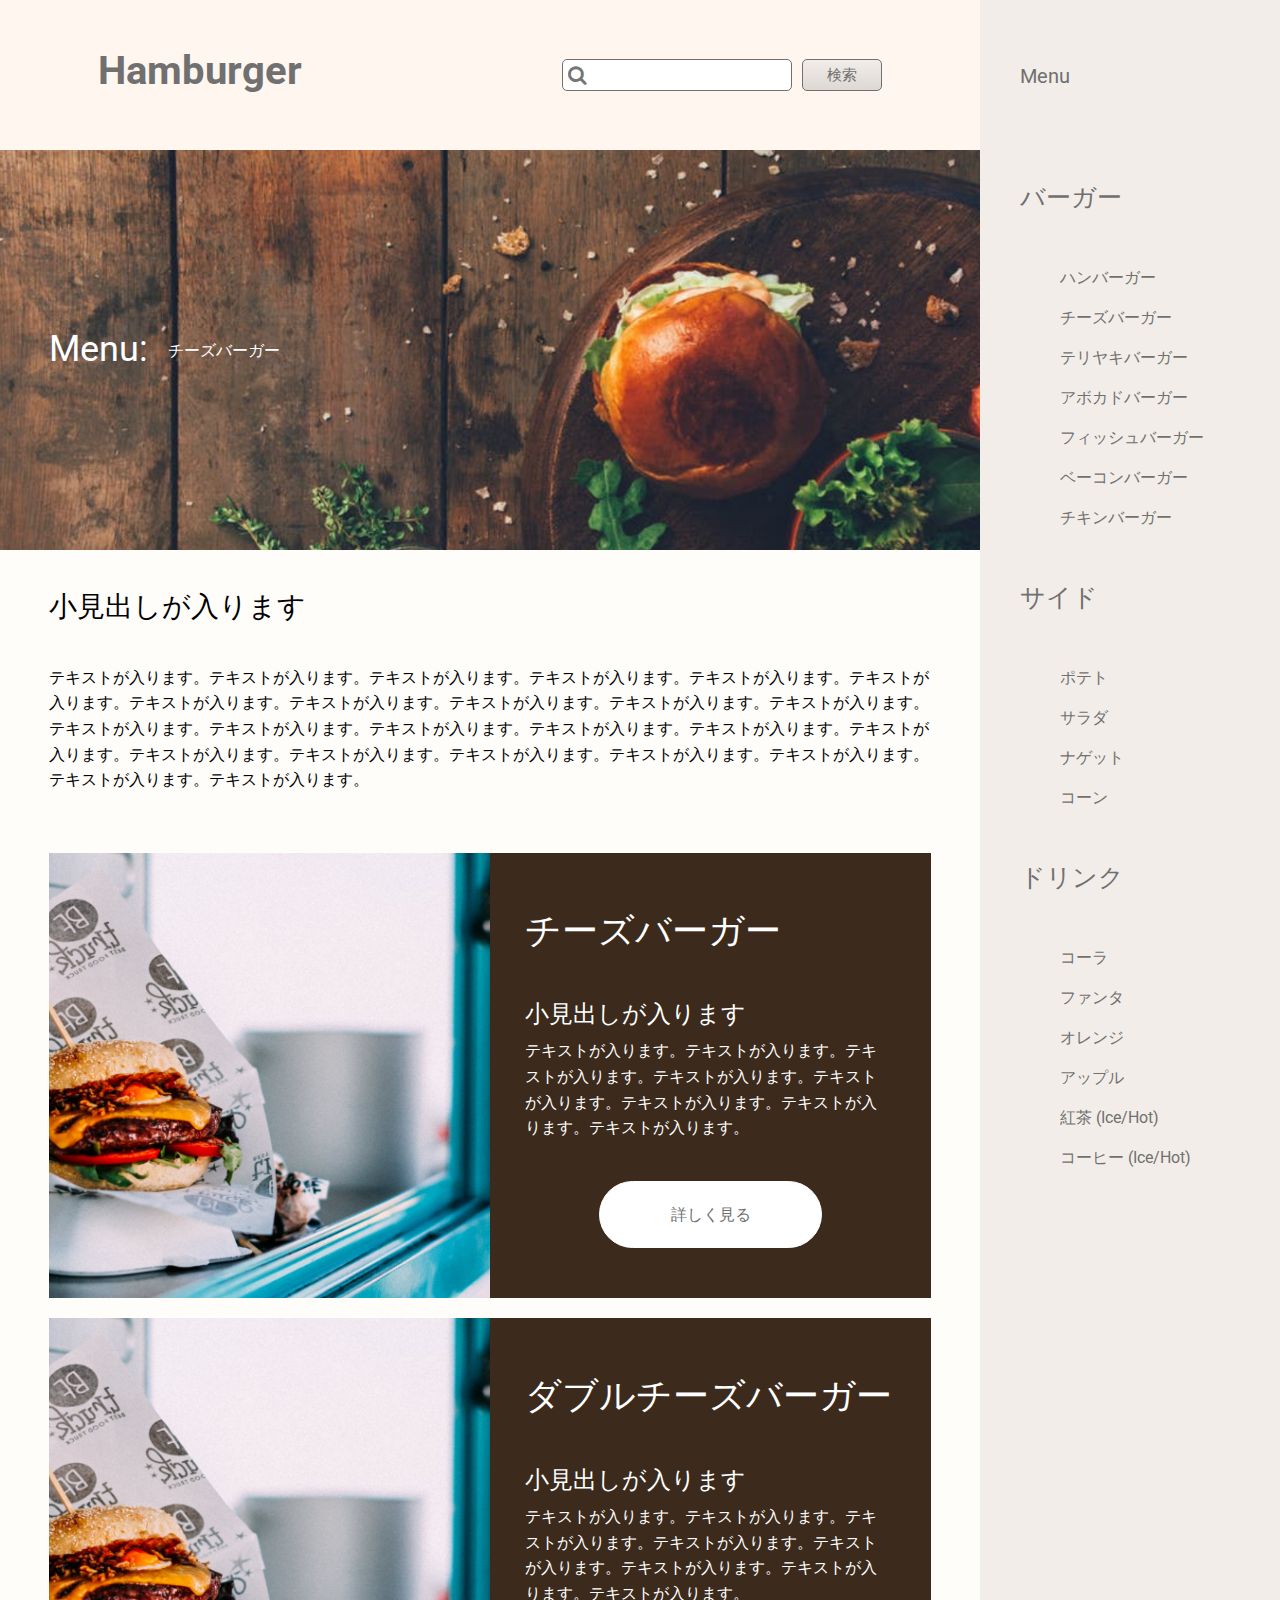
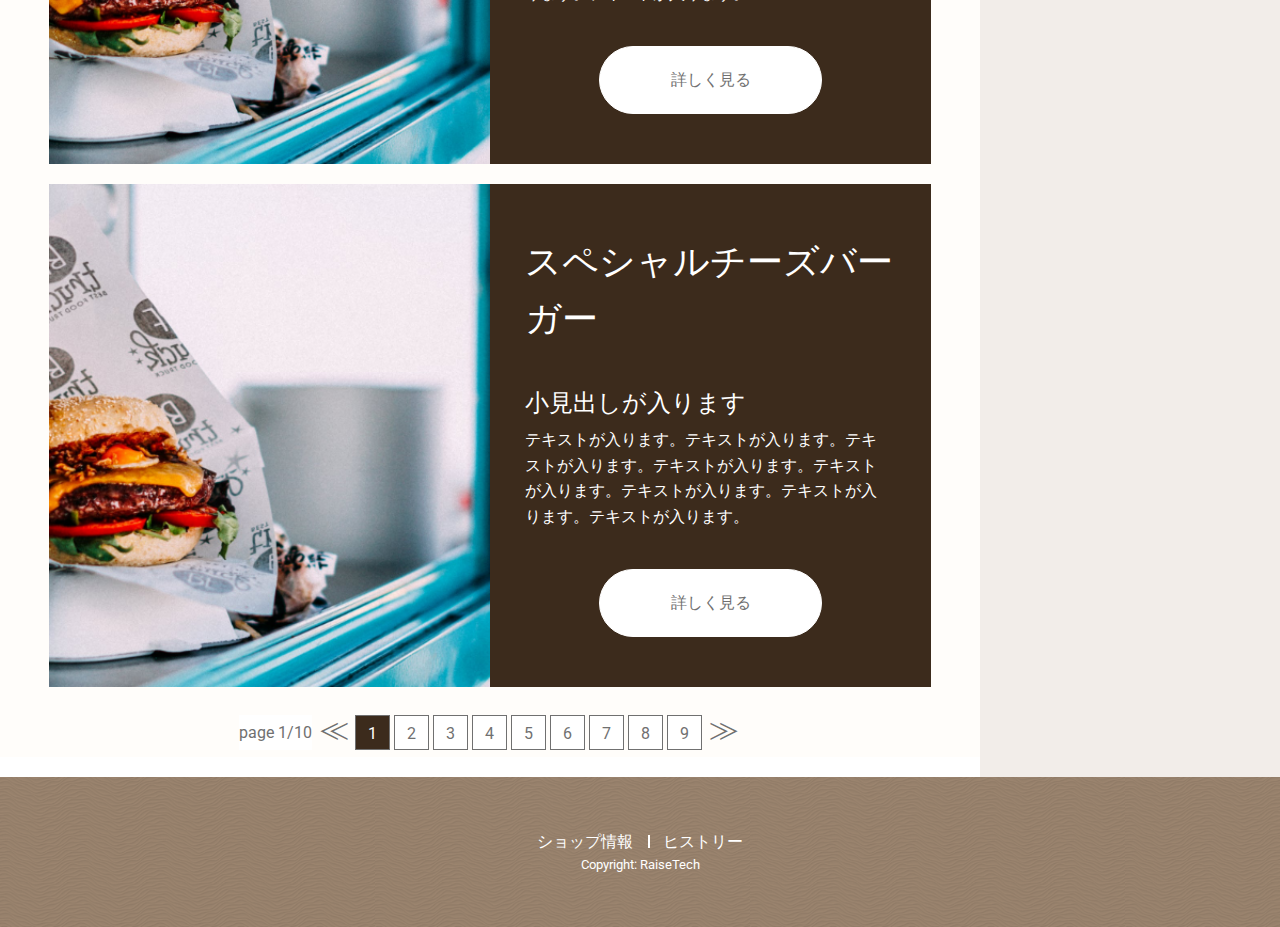
==== archive.html @ 81193c11 "アーカイブページの余白の調整" ====
<!DOCTYPE html>
<html lang="ja">
  <head>
    <meta charset="utf-8">
    <title>ハンバーガーサイト</title>
    <meta name="description" content="ハンバーガーショップのアーカイブページです。">

    <!-- viewportの指定 -->
    <meta name="viewport" content="width=device-width, initial-scale=1, shrink-to-fit=no">
    
    <!-- GoogleFontsの読み込み（内容は適宜変更） -->
    <link rel="preconnect" href="https://fonts.gstatic.com">
    <link href="https://fonts.googleapis.com/css2?family=Roboto:ital,wght@0,100;0,300;0,400;0,500;0,700;0,900;1,100;1,300;1,400;1,500;1,700;1,900&display=swap" rel="stylesheet">

    <!-- M+ FONTSの読み込み（http://mplus-webfonts.osdn.jp/） -->
    <link rel="stylesheet" href="http://mplus-webfonts.sourceforge.jp/mplus_webfonts.css">

    <!-- FontAwesomeの読み込み -->
    <!-- <link href="https://use.fontawesome.com/releases/v5.6.1/css/all.css" rel="stylesheet"> -->
    <link href="https://maxcdn.bootstrapcdn.com/font-awesome/4.7.0/css/font-awesome.min.css" rel="stylesheet">
    <!-- CSSの読み込み（slickは不要な場合もある） -->
    <link rel="stylesheet" type="text/css" href="css/slick.css">
    <link rel="stylesheet" type="text/css" href="css/style.css">
    <!-- jQueryの読み込み（不要な場合もある） -->
    <script src="https://ajax.googleapis.com/ajax/libs/jquery/3.5.1/jquery.min.js"></script>
  </head>
  <body>
    <div class="l-content">
      <div class="l-content__main">
        <header class="l-header">
            <div class="l-header__wrap">
              <h1 class="l-header__title">Hamburger</h1>
              <form method="get" action="#" class="l-header__search">
                  <input type="text" class="l-header__search__icon" placeholder="&#xf002;">
                  <input type="submit" value="検索">
              </form>
            </div>
        </header>
        <main class="l-main">
          <section class="p-hero u-mb35">
            <div class="c-wrap">
              <h2 class="c-title c-title-hero">Menu:<span class="u-break u-ml20-ipadPc">チーズバーガー</span></h2>
            </div>
          </section>
          <section class="p-menu c-wrap">
            <h3 class="c-title-menu u-mb35">小見出しが入ります</h3>
            <p class="u-mb-menu">テキストが入ります。テキストが入ります。テキストが入ります。テキストが入ります。テキストが入ります。テキストが入ります。テキストが入ります。テキストが入ります。テキストが入ります。テキストが入ります。テキストが入ります。テキストが入ります。テキストが入ります。テキストが入ります。テキストが入ります。テキストが入ります。テキストが入ります。テキストが入ります。テキストが入ります。テキストが入ります。テキストが入ります。テキストが入ります。テキストが入ります。テキストが入ります。</p>
            <div class="c-wrap-flexbox u-mb20">
              <img src="./images/hamburger.png" alt="ハンバーガーの写真">
              <div class="p-menu__intro u-pd-box-archive">
                <h4 class="u-mb30">チーズバーガー</h4>
                <h5>小見出しが入ります</h5>
                <p class="u-mb40">テキストが入ります。テキストが入ります。テキストが入ります。テキストが入ります。テキストが入ります。テキストが入ります。テキストが入ります。テキストが入ります。</p>
                <button class="c-button-more"><a href="#">詳しく見る</a></button>
              </div>
            </div>
            <div class="c-wrap-flexbox u-mb20">
              <img src="./images/hamburger.png" alt="ハンバーガーの写真">
              <div class="p-menu__intro u-pd-box-archive">
                <h4 class="u-mb30">ダブルチーズバーガー</h4>
                <h5>小見出しが入ります</h5>
                <p class="u-mb40">テキストが入ります。テキストが入ります。テキストが入ります。テキストが入ります。テキストが入ります。テキストが入ります。テキストが入ります。テキストが入ります。</p>
                <button class="c-button-more"><a href="#">詳しく見る</a></button>
              </div>
            </div>
            <div class="c-wrap-flexbox u-mb20">
              <img src="./images/hamburger.png" alt="ハンバーガーの写真">
              <div class="p-menu__intro u-pd-box-archive">
                <h4 class="u-mb30">スペシャルチーズバーガー</h4>
                <h5>小見出しが入ります</h5>
                <p class="u-mb40">テキストが入ります。テキストが入ります。テキストが入ります。テキストが入ります。テキストが入ります。テキストが入ります。テキストが入ります。テキストが入ります。</p>
                <button class="c-button-more"><a href="#">詳しく見る</a></button>
              </div>
            </div>
          </section>
          <div class="c-wrap u-mb20">
            <ul class="p-pagination">
                <li class="p-pagination__number">page 1/10</li>
                <li class="p-pagination__pre"><a href="#">&#8810;</a></li>
                <li><a href="#" class="active">1</a></li>
                <li><a href="#">2</a></li>
                <li><a href="#">3</a></li>
                <li><a href="#">4</a></li>
                <li><a href="#">5</a></li>
                <li><a href="#">6</a></li>
                <li><a href="#">7</a></li>
                <li><a href="#">8</a></li>
                <li><a href="#">9</a></li>
                <li class="p-pagination__next"><a href="#">&#8811;</a></li>
            </ul>
          </div>
        </main>
      </div>
      <aside class="l-aside">
        <h2 class="l-aside__title">
          <button class="c-button-open">Menu</button>
        </h2>
        <div class="u-pd-aside u-pd-l40">
          <button class="c-button-close"></button>
          <h3 class="c-title-aside">バーガー</h3>
          <ul class="u-pd40">
            <li><a href="#">ハンバーガー</a></li>
            <li><a href="#">チーズバーガー</a></li>
            <li><a href="#">テリヤキバーガー</a></li>
            <li><a href="#">アボカドバーガー</a></li>
            <li><a href="#">フィッシュバーガー</a></li>
            <li><a href="#">ベーコンバーガー</a></li>
            <li><a href="#">チキンバーガー</a></li>
          </ul>
          <h3 class="c-title-aside">サイド</h3>
          <ul class="u-pd40">
            <li><a href="#">ポテト</a></li>
            <li><a href="#">サラダ</a></li>
            <li><a href="#">ナゲット</a></li>
            <li><a href="#">コーン</a></li>
          </ul>
          <h3 class="c-title-aside">ドリンク</h3>
          <ul class="u-pd40">
            <li><a href="#">コーラ</a></li>
            <li><a href="#">ファンタ</a></li>
            <li><a href="#">オレンジ</a></li>
            <li><a href="#">アップル</a></li>
            <li><a href="#">紅茶 (Ice/Hot)</a></li>
            <li><a href="#">コーヒー (Ice/Hot)</a></li>
          </ul>
        </div>
      </aside>
    </div>
    <footer class="l-footer">
      <div class="l-footer-wrap">
        <div>
          <a href="#" class="">ショップ情報</a>
          <a href="#" class="">ヒストリー</a>
        </div>
        <small>Copyright: RaiseTech</small>
      </div>
    </footer>


     <!-- slickの読み込み（不要な場合は削除） -->
     <script type="text/javascript" src="slick.min.js"></script>
     <!-- jQueryの読み込み（不要な場合は削除） -->
     <script src="hamburger.js"></script>
  </body>
</html>
---- css/style.css ----
@charset "UTF-8";
/*! destyle.css v2.0.2 | MIT License | https://github.com/nicolas-cusan/destyle.css */
/* Reset box-model and set borders */
/* ============================================ */
*,
::before,
::after {
  -webkit-box-sizing: border-box;
          box-sizing: border-box;
  border-style: solid;
  border-width: 0;
}

/* Document */
/* ============================================ */
/**
 * 1. Correct the line height in all browsers.
 * 2. Prevent adjustments of font size after orientation changes in iOS.
 * 3. Remove gray overlay on links for iOS.
 */
html {
  line-height: 1.15;
  /* 1 */
  -webkit-text-size-adjust: 100%;
  /* 2 */
  -webkit-tap-highlight-color: transparent;
  /* 3*/
}

/* Sections */
/* ============================================ */
/**
 * Remove the margin in all browsers.
 */
body {
  margin: 0;
}

/**
 * Render the `main` element consistently in IE.
 */
main {
  display: block;
}

/* Vertical rhythm */
/* ============================================ */
p,
table,
blockquote,
address,
pre,
iframe,
form,
figure,
dl {
  margin: 0;
}

/* Headings */
/* ============================================ */
h1,
h2,
h3,
h4,
h5,
h6 {
  font-size: inherit;
  line-height: inherit;
  font-weight: inherit;
  margin: 0;
}

/* Lists (enumeration) */
/* ============================================ */
ul,
ol {
  margin: 0;
  padding: 0;
  list-style: none;
}

/* Lists (definition) */
/* ============================================ */
dt {
  font-weight: bold;
}

dd {
  margin-left: 0;
}

/* Grouping content */
/* ============================================ */
/**
 * 1. Add the correct box sizing in Firefox.
 * 2. Show the overflow in Edge and IE.
 */
hr {
  -webkit-box-sizing: content-box;
          box-sizing: content-box;
  /* 1 */
  height: 0;
  /* 1 */
  overflow: visible;
  /* 2 */
  border-top-width: 1px;
  margin: 0;
  clear: both;
  color: inherit;
}

/**
 * 1. Correct the inheritance and scaling of font size in all browsers.
 * 2. Correct the odd `em` font sizing in all browsers.
 */
pre {
  font-family: monospace, monospace;
  /* 1 */
  font-size: inherit;
  /* 2 */
}

address {
  font-style: inherit;
}

/* Text-level semantics */
/* ============================================ */
/**
 * Remove the gray background on active links in IE 10.
 */
a {
  background-color: transparent;
  text-decoration: none;
  color: inherit;
}

/**
 * 1. Remove the bottom border in Chrome 57-
 * 2. Add the correct text decoration in Chrome, Edge, IE, Opera, and Safari.
 */
abbr[title] {
  text-decoration: underline;
  /* 2 */
  -webkit-text-decoration: underline dotted;
          text-decoration: underline dotted;
  /* 2 */
}

/**
 * Add the correct font weight in Chrome, Edge, and Safari.
 */
b,
strong {
  font-weight: bolder;
}

/**
 * 1. Correct the inheritance and scaling of font size in all browsers.
 * 2. Correct the odd `em` font sizing in all browsers.
 */
code,
kbd,
samp {
  font-family: monospace, monospace;
  /* 1 */
  font-size: inherit;
  /* 2 */
}

/**
 * Add the correct font size in all browsers.
 */
small {
  font-size: 80%;
}

/**
 * Prevent `sub` and `sup` elements from affecting the line height in
 * all browsers.
 */
sub,
sup {
  font-size: 75%;
  line-height: 0;
  position: relative;
  vertical-align: baseline;
}

sub {
  bottom: -0.25em;
}

sup {
  top: -0.5em;
}

/* Embedded content */
/* ============================================ */
/**
 * Prevent vertical alignment issues.
 */
img,
embed,
object,
iframe {
  vertical-align: bottom;
}

/* Forms */
/* ============================================ */
/**
 * Reset form fields to make them styleable
 */
button,
input,
optgroup,
select,
textarea {
  -webkit-appearance: none;
  -moz-appearance: none;
       appearance: none;
  vertical-align: middle;
  color: inherit;
  font: inherit;
  background: transparent;
  padding: 0;
  margin: 0;
  outline: 0;
  border-radius: 0;
  text-align: inherit;
}

/**
 * Reset radio and checkbox appearance to preserve their look in iOS.
 */
[type="checkbox"] {
  -webkit-appearance: checkbox;
  -moz-appearance: checkbox;
       appearance: checkbox;
}

[type="radio"] {
  -webkit-appearance: radio;
  -moz-appearance: radio;
       appearance: radio;
}

/**
 * Show the overflow in IE.
 * 1. Show the overflow in Edge.
 */
button,
input {
  /* 1 */
  overflow: visible;
}

/**
 * Remove the inheritance of text transform in Edge, Firefox, and IE.
 * 1. Remove the inheritance of text transform in Firefox.
 */
button,
select {
  /* 1 */
  text-transform: none;
}

/**
 * Correct the inability to style clickable types in iOS and Safari.
 */
button,
[type="button"],
[type="reset"],
[type="submit"] {
  cursor: pointer;
  -webkit-appearance: none;
  -moz-appearance: none;
       appearance: none;
}

button[disabled],
[type="button"][disabled],
[type="reset"][disabled],
[type="submit"][disabled] {
  cursor: default;
}

/**
 * Remove the inner border and padding in Firefox.
 */
button::-moz-focus-inner,
[type="button"]::-moz-focus-inner,
[type="reset"]::-moz-focus-inner,
[type="submit"]::-moz-focus-inner {
  border-style: none;
  padding: 0;
}

/**
 * Restore the focus styles unset by the previous rule.
 */
button:-moz-focusring,
[type="button"]:-moz-focusring,
[type="reset"]:-moz-focusring,
[type="submit"]:-moz-focusring {
  outline: 1px dotted ButtonText;
}

/**
 * Remove arrow in IE10 & IE11
 */
select::-ms-expand {
  display: none;
}

/**
 * Remove padding
 */
option {
  padding: 0;
}

/**
 * Reset to invisible
 */
fieldset {
  margin: 0;
  padding: 0;
  min-width: 0;
}

/**
 * 1. Correct the text wrapping in Edge and IE.
 * 2. Correct the color inheritance from `fieldset` elements in IE.
 * 3. Remove the padding so developers are not caught out when they zero out
 *    `fieldset` elements in all browsers.
 */
legend {
  color: inherit;
  /* 2 */
  display: table;
  /* 1 */
  max-width: 100%;
  /* 1 */
  padding: 0;
  /* 3 */
  white-space: normal;
  /* 1 */
}

/**
 * Add the correct vertical alignment in Chrome, Firefox, and Opera.
 */
progress {
  vertical-align: baseline;
}

/**
 * Remove the default vertical scrollbar in IE 10+.
 */
textarea {
  overflow: auto;
}

/**
 * Correct the cursor style of increment and decrement buttons in Chrome.
 */
[type="number"]::-webkit-inner-spin-button,
[type="number"]::-webkit-outer-spin-button {
  height: auto;
}

/**
 * 1. Correct the outline style in Safari.
 */
[type="search"] {
  outline-offset: -2px;
  /* 1 */
}

/**
 * Remove the inner padding in Chrome and Safari on macOS.
 */
[type="search"]::-webkit-search-decoration {
  -webkit-appearance: none;
}

/**
 * 1. Correct the inability to style clickable types in iOS and Safari.
 * 2. Change font properties to `inherit` in Safari.
 */
::-webkit-file-upload-button {
  -webkit-appearance: button;
  /* 1 */
  font: inherit;
  /* 2 */
}

/**
 * Clickable labels
 */
label[for] {
  cursor: pointer;
}

/* Interactive */
/* ============================================ */
/*
 * Add the correct display in Edge, IE 10+, and Firefox.
 */
details {
  display: block;
}

/*
 * Add the correct display in all browsers.
 */
summary {
  display: list-item;
}

/*
 * Remove outline for editable content.
 */
[contenteditable] {
  outline: none;
}

/* Table */
/* ============================================ */
table {
  border-collapse: collapse;
  border-spacing: 0;
}

caption {
  text-align: left;
}

td,
th {
  vertical-align: top;
  padding: 0;
}

th {
  text-align: left;
  font-weight: bold;
}

/* Misc */
/* ============================================ */
/**
 * Add the correct display in IE 10+.
 */
template {
  display: none;
}

/**
 * Add the correct display in IE 10.
 */
[hidden] {
  display: none;
}

html {
  font-size: 62.5%;
}

body {
  font-size: 1.6rem;
  font-weight: 400;
  line-height: 1.6;
  font-family: 'Roboto', sans-serif;
  overflow-x: hidden;
}

.l-aside {
  position: fixed;
  left: 100%;
  color: #707070;
  background: #F2EDE9;
  width: 20%;
  min-width: 300px;
  z-index: 100;
  height: 100vh;
  overflow-y: scroll;
}

.l-aside.is-open {
  left: 10%;
  width: 90%;
}

@media (min-width: 376px) and (max-width: 768px) {
  .l-aside.is-open {
    left: 55%;
    width: 45%;
  }
}

@media (min-width: 769px) {
  .l-aside {
    position: inherit;
    height: inherit;
  }
}

.l-aside li {
  line-height: 4rem;
}

.l-aside__title {
  width: 100vw;
  height: 80px;
  background: #FFF7EF;
  position: fixed;
  top: 0px;
  right: 0px;
  text-align: right;
  padding: 20px;
}

@media (min-width: 769px) {
  .l-aside__title {
    all: inherit;
  }
}

.l-content {
  display: -webkit-box;
  display: -ms-flexbox;
  display: flex;
}

.l-content__main {
  width: 100%;
}

.l-footer {
  height: 150px;
  background-image: url(../images/footer.png);
  color: #fff;
}

.l-footer-wrap {
  width: 235px;
  height: 100%;
  margin: auto;
  text-align: center;
  display: -webkit-box;
  display: -ms-flexbox;
  display: flex;
  -webkit-box-orient: vertical;
  -webkit-box-direction: normal;
      -ms-flex-direction: column;
          flex-direction: column;
  -webkit-box-pack: center;
      -ms-flex-pack: center;
          justify-content: center;
}

.l-footer-wrap div {
  display: -webkit-box;
  display: -ms-flexbox;
  display: flex;
  -ms-flex-pack: distribute;
      justify-content: space-around;
}

.l-footer-wrap a + a {
  position: relative;
}

.l-footer-wrap a + a::before {
  content: '';
  position: absolute;
  top: 6px;
  left: -15px;
  width: 2px;
  height: 13px;
  background: #fff;
}

.l-header {
  background: #FFF7EF;
  width: 100%;
  height: 250px;
  color: #707070;
  display: -webkit-box;
  display: -ms-flexbox;
  display: flex;
  -webkit-box-align: center;
      -ms-flex-align: center;
          align-items: center;
}

@media (min-width: 769px) {
  .l-header {
    height: 150px;
  }
}

.l-header__wrap {
  width: 80%;
  margin: auto;
  text-align: center;
}

@media (min-width: 769px) {
  .l-header__wrap {
    display: -webkit-box;
    display: -ms-flexbox;
    display: flex;
    -webkit-box-pack: justify;
        -ms-flex-pack: justify;
            justify-content: space-between;
    max-width: 1200px;
  }
}

.l-header__title {
  font-size: 4.0rem;
  font-weight: bold;
}

.l-header__search input[type="text"] {
  font-size: 2rem;
  width: 18rem;
  padding-left: 0.5rem;
  border: 1px solid #707070;
  border-radius: 5px;
  background: #fff;
}

@media (min-width: 769px) {
  .l-header__search input[type="text"] {
    width: 23rem;
  }
}

@media (min-width: 376px) and (max-width: 768px) {
  .l-header__search input[type="text"] {
    width: 23rem;
  }
}

.l-header__search__icon {
  display: inline-block;
  font-family: FontAwesome;
  font-style: normal;
  font-weight: normal;
  line-height: 1.5;
  text-align: left;
}

@media (min-width: 769px) {
  .l-header__search__icon {
    margin-top: 20px;
    margin-bottom: 20px;
    margin-right: 10px;
  }
}

.l-header__search input[type="submit"] {
  font-size: 1.5rem;
  line-height: 3rem;
  width: 5rem;
  border: 1px solid #707070;
  border-radius: 5px;
  background: transparent -webkit-gradient(linear, left top, left bottom, from(#F2EDE9), to(#DED8D3));
  background: transparent linear-gradient(180deg, #F2EDE9 0%, #DED8D3 100%);
}

@media (min-width: 769px) {
  .l-header__search input[type="submit"] {
    margin-top: 20px;
    margin-bottom: 20px;
    width: 8rem;
  }
}

@media (min-width: 376px) and (max-width: 768px) {
  .l-header__search input[type="submit"] {
    width: 8rem;
  }
}

@media (min-width: 769px) {
  .l-header__search {
    display: -webkit-box;
    display: -ms-flexbox;
    display: flex;
    -webkit-box-pack: center;
        -ms-flex-pack: center;
            justify-content: center;
  }
}

.l-main {
  background: #FFFDFA;
}

.c-banner {
  width: 95vw;
  max-width: 562px;
  margin: 44px auto;
}

@media (min-width: 600px) {
  .c-banner {
    width: 45vw;
    max-width: 535px;
  }
}

.c-button {
  display: inline-block;
  font-weight: 700;
  color: #ffffff;
  background: #FFF7EF;
  border: 1px solid #FFF7EF;
  border-radius: 4px;
  padding: 15px 23px;
}

.c-button-dark {
  font-size: 1.8rem;
  background: #2498B3;
  border: 1px solid #2498B3;
  padding: 12px 18px;
}

.c-button-top {
  padding: 24px 37px;
  line-height: 1.0;
}

.c-button-more {
  display: block;
  width: 60%;
  color: #707070;
  text-align: center;
  margin: auto;
  background: #fff;
  border: 1px solid #fff;
  border-radius: 50px;
  padding: 10px 40px;
}

@media (min-width: 769px) {
  .c-button-more {
    padding: 20px 0;
  }
}

.c-button-open {
  color: #707070;
  font-size: 2rem;
}

@media (min-width: 769px) {
  .c-button-open {
    cursor: default;
    position: inherit;
    padding-top: 60px;
    padding-left: 40px;
  }
}

.c-button-close.is-open {
  color: #F2EDE9;
  position: fixed;
  top: 15px;
  right: 25px;
}

.c-button-close.is-open::before, .c-button-close.is-open::after {
  content: "";
  width: 50px;
  height: 6px;
  background: #707070;
  position: absolute;
  left: calc( 50% - (  50px / 2 ));
  display: block;
}

.c-button-close.is-open::before {
  top: 25px;
  -webkit-transform: rotate(45deg);
          transform: rotate(45deg);
}

.c-button-close.is-open::after {
  top: 25px;
  -webkit-transform: rotate(-45deg);
          transform: rotate(-45deg);
}

.c-comment {
  color: #121212;
  line-height: 1.9;
}

.c-comment-service {
  color: #fff;
  width: 68vw;
  line-height: 1.7;
  font-weight: 700;
  margin: auto;
  text-align: left;
}

.c-date {
  display: block;
  font-size: 1.4rem;
  color: #3C2A10;
}

.c-icon {
  background: #ffffff;
  border-radius: 50%;
  margin: auto;
  text-align: center;
  display: -webkit-box;
  display: -ms-flexbox;
  display: flex;
  -webkit-box-align: center;
      -ms-flex-align: center;
          align-items: center;
  -webkit-box-pack: center;
      -ms-flex-pack: center;
          justify-content: center;
}

.c-icon-service {
  width: 230px;
  height: 230px;
  color: #000;
  border: 5px solid #000;
}

.c-image {
  width: 100%;
  height: 100%;
  -o-object-fit: cover;
     object-fit: cover;
}

.c-item a {
  -webkit-transition: .3s;
  transition: .3s;
}

.c-item-footer {
  font-size: 1.4rem;
}

.c-item-footer a:hover {
  color: #2bb8d9;
}

.c-link {
  display: block;
  color: #2498B3;
  font-size: 1.6rem;
  -webkit-transition: .3s;
  transition: .3s;
}

.c-link a {
  text-decoration: underline;
}

.c-navi_toggle {
  position: relative;
  width: 50px;
  height: 50px;
  background: #fff;
}

.c-navi_toggle i {
  left: 14px;
  width: 23px;
  height: 2px;
  background-color: #2498B3;
  position: absolute;
}

.c-navi_toggle i:nth-child(1) {
  top: 15px;
}

.c-navi_toggle i:nth-child(2) {
  top: 25px;
}

.c-navi_toggle i:nth-child(3) {
  top: 35px;
}

.c-navi_toggle-close {
  background-color: #2498B3;
}

.c-navi_toggle-close i {
  background-color: #fff;
  left: 0px;
}

.c-navi_toggle-close i:nth-child(1) {
  top: 25px;
  width: 30px;
  left: 10px;
  -webkit-transform: rotate(45deg);
          transform: rotate(45deg);
}

.c-navi_toggle-close i:nth-child(2) {
  display: none;
}

.c-navi_toggle-close i:nth-child(3) {
  top: 25px;
  width: 30px;
  left: 10px;
  -webkit-transform: rotate(-45deg);
          transform: rotate(-45deg);
}

.c-title {
  color: #fff;
}

.c-title-hero {
  font-size: 3.6rem;
  line-height: 2rem;
}

.c-title-hero span {
  font-size: 1.6rem;
  font-weight: 100;
}

@media (min-width: 376px) {
  .c-title-hero span {
    vertical-align: middle;
  }
}

.c-title-takeout {
  color: #EAEAEA;
  font-size: 4rem;
  width: 95%;
  margin: 0 auto;
  position: relative;
}

.c-title-takeout::after {
  content: "";
  width: 50px;
  height: 6px;
  background: #fff;
  position: absolute;
  top: 75px;
  left: 0;
}

.c-title-eatin {
  color: #ffffff;
  font-size: 4rem;
  width: 95%;
  margin: 0 auto;
  position: relative;
}

.c-title-eatin::after {
  content: "";
  width: 50px;
  height: 6px;
  background: #fff;
  position: absolute;
  top: 75px;
  left: 0;
}

.c-title-box {
  font-size: 2.2rem;
}

.c-title-aside {
  font-size: 2.5rem;
}

.c-title-map {
  font-size: 3.5rem;
  position: relative;
}

.c-title-map::after {
  content: "";
  width: 100px;
  height: 3px;
  background: #fff;
  position: absolute;
  top: 75px;
  left: 0;
}

.c-title-menu {
  font-size: 2.8rem;
}

@media (min-width: 376px) and (max-width: 768px) {
  .c-title-menu {
    font-size: 3.6rem;
  }
}

.c-wrap {
  width: 90%;
  margin: auto;
  max-width: 1200px;
}

@media (min-width: 376px) and (max-width: 768px) {
  .c-wrap-flexbox {
    display: -webkit-box;
    display: -ms-flexbox;
    display: flex;
  }
}

@media (min-width: 769px) {
  .c-wrap-flexbox {
    display: -webkit-box;
    display: -ms-flexbox;
    display: flex;
    -webkit-box-pack: center;
        -ms-flex-pack: center;
            justify-content: center;
  }
}

.c-wrap-takeout {
  background-image: url(../images/takeout.png);
  background-repeat: no-repeat;
  background-size: cover;
  background-position: center center;
  margin: 20px;
  display: -webkit-box;
  display: -ms-flexbox;
  display: flex;
  -webkit-box-orient: vertical;
  -webkit-box-direction: normal;
      -ms-flex-direction: column;
          flex-direction: column;
  -webkit-box-pack: justify;
      -ms-flex-pack: justify;
          justify-content: space-between;
}

@media (min-width: 376px) and (max-width: 768px) {
  .c-wrap-takeout {
    margin-right: 3%;
  }
}

@media (min-width: 769px) {
  .c-wrap-takeout {
    margin-right: 3%;
    max-width: 500px;
  }
}

.c-wrap-eatin {
  background-image: url(../images/eatin.png);
  background-repeat: no-repeat;
  background-size: cover;
  background-position: center center;
  margin: 20px;
  display: -webkit-box;
  display: -ms-flexbox;
  display: flex;
  -webkit-box-orient: vertical;
  -webkit-box-direction: normal;
      -ms-flex-direction: column;
          flex-direction: column;
  -webkit-box-pack: justify;
      -ms-flex-pack: justify;
          justify-content: space-between;
}

@media (min-width: 376px) and (max-width: 768px) {
  .c-wrap-eatin {
    margin-left: 3%;
  }
}

@media (min-width: 769px) {
  .c-wrap-eatin {
    margin-left: 3%;
    max-width: 500px;
  }
}

.c-wrap-map {
  position: relative;
  width: 100%;
  height: 1100px;
  overflow: hidden;
}

@media (min-width: 376px) and (max-width: 768px) {
  .c-wrap-map {
    height: 600px;
  }
}

@media (min-width: 769px) {
  .c-wrap-map {
    height: 700px;
  }
}

.c-wrap-map iframe {
  width: 100%;
  height: 1400px;
  margin-top: -170px;
  z-index: 0;
}

.p-box {
  width: 95%;
  margin: 0 auto;
}

.p-box__content {
  background: rgba(255, 255, 255, 0.6);
}

.p-course {
  width: 100vw;
  background: -webkit-gradient(linear, left top, right top, from(#f3fafb), to(#e9f8fb));
  background: linear-gradient(to right, #f3fafb 0%, #e9f8fb 100%);
}

.p-course_intro_list {
  padding-left: 40px;
}

.p-course_intro_item {
  position: relative;
}

.p-course_intro_item::before {
  position: absolute;
  top: .2em;
  left: -20px;
  content: "\f14a";
  font-weight: 400;
  font-family: "Font Awesome 5 Free";
  color: #2498B3;
}

.p-hero {
  display: -webkit-box;
  display: -ms-flexbox;
  display: flex;
  -webkit-box-align: center;
      -ms-flex-align: center;
          align-items: center;
  background-image: url(..//images/mainvisu_sp.png);
  background-repeat: no-repeat;
  background-size: cover;
  background-position: center center;
  width: 100%;
  height: 270px;
}

@media (min-width: 376px) and (max-width: 768px) {
  .p-hero {
    background-image: url(..//images/mainvisu_ipad.png);
  }
}

@media (min-width: 769px) {
  .p-hero {
    background-image: url(..//images/mainvisu_pc.png);
    height: 400px;
  }
}

.p-map {
  height: 100%;
  position: absolute;
  top: 0;
  left: 0;
  color: #fff;
}

.p-map__layer1 {
  height: 100%;
  background: rgba(0, 0, 0, 0.6);
}

@media (min-width: 769px) {
  .p-map__layer1 {
    width: 50%;
  }
}

.p-map__layer2 {
  height: 50%;
  background: rgba(0, 0, 0, 0.3);
}

@media (min-width: 376px) and (max-width: 768px) {
  .p-map__layer2 {
    height: 100%;
  }
}

@media (min-width: 769px) {
  .p-map__layer2 {
    width: 100vw;
    height: 100%;
  }
}

@media (min-width: 769px) {
  .p-map__content {
    width: 50%;
  }
}

.p-map__comment {
  line-height: 4rem;
}

.p-menu img {
  -o-object-fit: cover;
     object-fit: cover;
  width: 100%;
}

@media (min-width: 376px) {
  .p-menu img {
    width: 50%;
  }
}

.p-menu__intro {
  color: #fff;
  background: #3C2B1C;
}

.p-menu__intro h4 {
  font-size: 2rem;
}

@media (min-width: 769px) {
  .p-menu__intro h4 {
    font-size: 3.6rem;
  }
}

.p-menu__intro h5 {
  line-height: 2.5;
}

@media (min-width: 769px) {
  .p-menu__intro h5 {
    font-size: 2.4rem;
    line-height: 2;
  }
}

.p-menu__intro p {
  width: 80%;
}

@media (min-width: 376px) {
  .p-menu__intro p {
    width: 95%;
  }
}

.p-news {
  width: 100%;
}

.p-news_item {
  border-bottom: 1px dotted #C3C3C3;
  padding: 15px 0px;
}

.p-news_item:last-of-type {
  border-bottom: none;
}

.p-pagination {
  color: #707070;
  height: 50px;
  display: -webkit-box;
  display: -ms-flexbox;
  display: flex;
  -webkit-box-pack: justify;
      -ms-flex-pack: justify;
          justify-content: space-between;
  -webkit-box-align: center;
      -ms-flex-align: center;
          align-items: center;
}

@media (min-width: 376px) {
  .p-pagination {
    -webkit-box-pack: center;
        -ms-flex-pack: center;
            justify-content: center;
    text-align: center;
  }
}

.p-pagination li {
  display: none;
}

@media (min-width: 376px) {
  .p-pagination li {
    background: #fff;
    border: 1px solid #707070;
    display: inline-block;
    margin: 0 2px;
    width: 35px;
    height: 35px;
    line-height: 35px;
  }
}

.p-pagination li a {
  display: inline-block;
  width: 100%;
  height: 100%;
}

.p-pagination li a:hover {
  background: #3C2B1C;
  color: #fff;
}

.p-pagination li a.active {
  background: #3C2B1C;
  color: #fff;
}

li.p-pagination__number {
  display: none;
}

@media (min-width: 376px) {
  li.p-pagination__number {
    display: inline-block;
    width: auto;
    border: inherit;
  }
}

li.p-pagination__number a:hover {
  color: inherit;
  background: inherit;
}

li.p-pagination__pre, li.p-pagination__next {
  display: inline-block;
  background: inherit;
  border: inherit;
}

@media (min-width: 376px) {
  li.p-pagination__pre, li.p-pagination__next {
    font-size: 3rem;
    line-height: 3rem;
  }
}

li.p-pagination__pre a:hover, li.p-pagination__next a:hover {
  color: #000;
  background: inherit;
}

li.p-pagination__pre a::after {
  content: "　前へ";
}

@media (min-width: 376px) {
  li.p-pagination__pre a::after {
    display: none;
  }
}

li.p-pagination__next a::before {
  content: "次へ　";
}

@media (min-width: 376px) {
  li.p-pagination__next a::before {
    display: none;
  }
}

.p-pr {
  width: 100vw;
  background: #D5F0F8;
}

.p-service {
  width: 100%;
  color: #fff;
  background: #000;
  padding: 64px 0px;
  text-align: center;
}

.p-service_box {
  margin-bottom: 40px;
}

.p-service_box:last-of-type {
  margin-bottom: 0;
}

.p-top {
  width: 100%;
  padding: 23px 0px 13px;
  text-align: center;
  background: #fff;
}

.p-top__logo {
  width: 280px;
  margin: auto;
}

.p-top__comment {
  font-size: 1.3rem;
  font-weight: 700;
  text-align: center;
}

.u-break::before {
  content: "\A";
  white-space: pre;
}

@media (min-width: 376px) {
  .u-break::before {
    display: none;
  }
}

.u-forpc {
  display: none;
}

@media (min-width: 769px) {
  .u-forpc {
    display: block;
  }
}

.u-forwide {
  display: none;
}

.u-forwide-flex {
  display: none;
}

.u-forpc-wide {
  display: none;
}

@media (min-width: 769px) {
  .u-forpc-wide {
    display: block;
  }
}

.u-mb15 {
  margin-bottom: 15px;
}

.u-mb7 {
  margin-bottom: 7px;
}

.u-mb10 {
  margin-bottom: 10px;
}

.u-mb15 {
  margin-bottom: 15px;
}

.u-mb20 {
  margin-bottom: 20px;
}

.u-mb23 {
  margin-bottom: 23px;
}

.u-mb25 {
  margin-bottom: 25px;
}

.u-mb30 {
  margin-bottom: 30px;
}

.u-mb35 {
  margin-bottom: 35px;
}

.u-mb40 {
  margin-bottom: 40px;
}

.u-mb50 {
  margin-bottom: 50px;
}

.u-mb65 {
  margin-bottom: 65px;
}

.u-mr10 {
  margin-right: 10px;
}

.u-ml10 {
  margin-left: 10px;
}

@media (min-width: 376px) {
  .u-ml20-ipadPc {
    margin-left: 20px;
  }
}

.u-mt50 {
  margin-top: 50px;
}

.u-mb-menu {
  margin-bottom: 20px;
}

@media (min-width: 376px) and (max-width: 768px) {
  .u-mb-menu {
    margin-bottom: 40px;
  }
}

@media (min-width: 769px) {
  .u-mb-menu {
    margin-bottom: 60px;
  }
}

.u-pd-rl8px {
  padding: 0px 8px;
}

.u-pd-rl10 {
  padding: 0px 10px;
}

.u-pd-rl20 {
  padding: 0px 20px;
}

.u-pd-t200 {
  padding-top: 200px;
}

.u-pd-archiveMenu {
  padding: 35px 45px;
}

.u-pd-b40 {
  padding-bottom: 40px;
}

.u-pd-tb5 {
  padding-top: 5px;
  padding-bottom: 5px;
}

.u-pd-tb64 {
  padding-top: 64px;
  padding-bottom: 64px;
}

.u-pd-tb25 {
  padding-top: 25px;
  padding-bottom: 25px;
}

.u-pd-r18 {
  padding-right: 18px;
}

.u-pd-l40 {
  padding-left: 40px;
}

.u-pd40 {
  padding: 40px;
}

.u-pd20 {
  padding: 20px;
}

.u-pd10 {
  padding: 10px;
}

.u-pd-box {
  padding: 2.4rem 1.0rem;
}

.u-pd-box-archive {
  padding: 5rem 2rem;
}

@media (min-width: 376px) and (max-width: 768px) {
  .u-pd-box-archive {
    padding: 2.4rem 3.5rem;
  }
}

@media (min-width: 769px) {
  .u-pd-box-archive {
    padding: 5rem 3.5rem;
  }
}

.u-aspectRatio {
  padding-top: 100%;
}

.u-pd-aside {
  padding-top: 200px;
}

@media (min-width: 769px) {
  .u-pd-aside {
    padding-top: 60px;
  }
}
/*# sourceMappingURL=style.css.map */
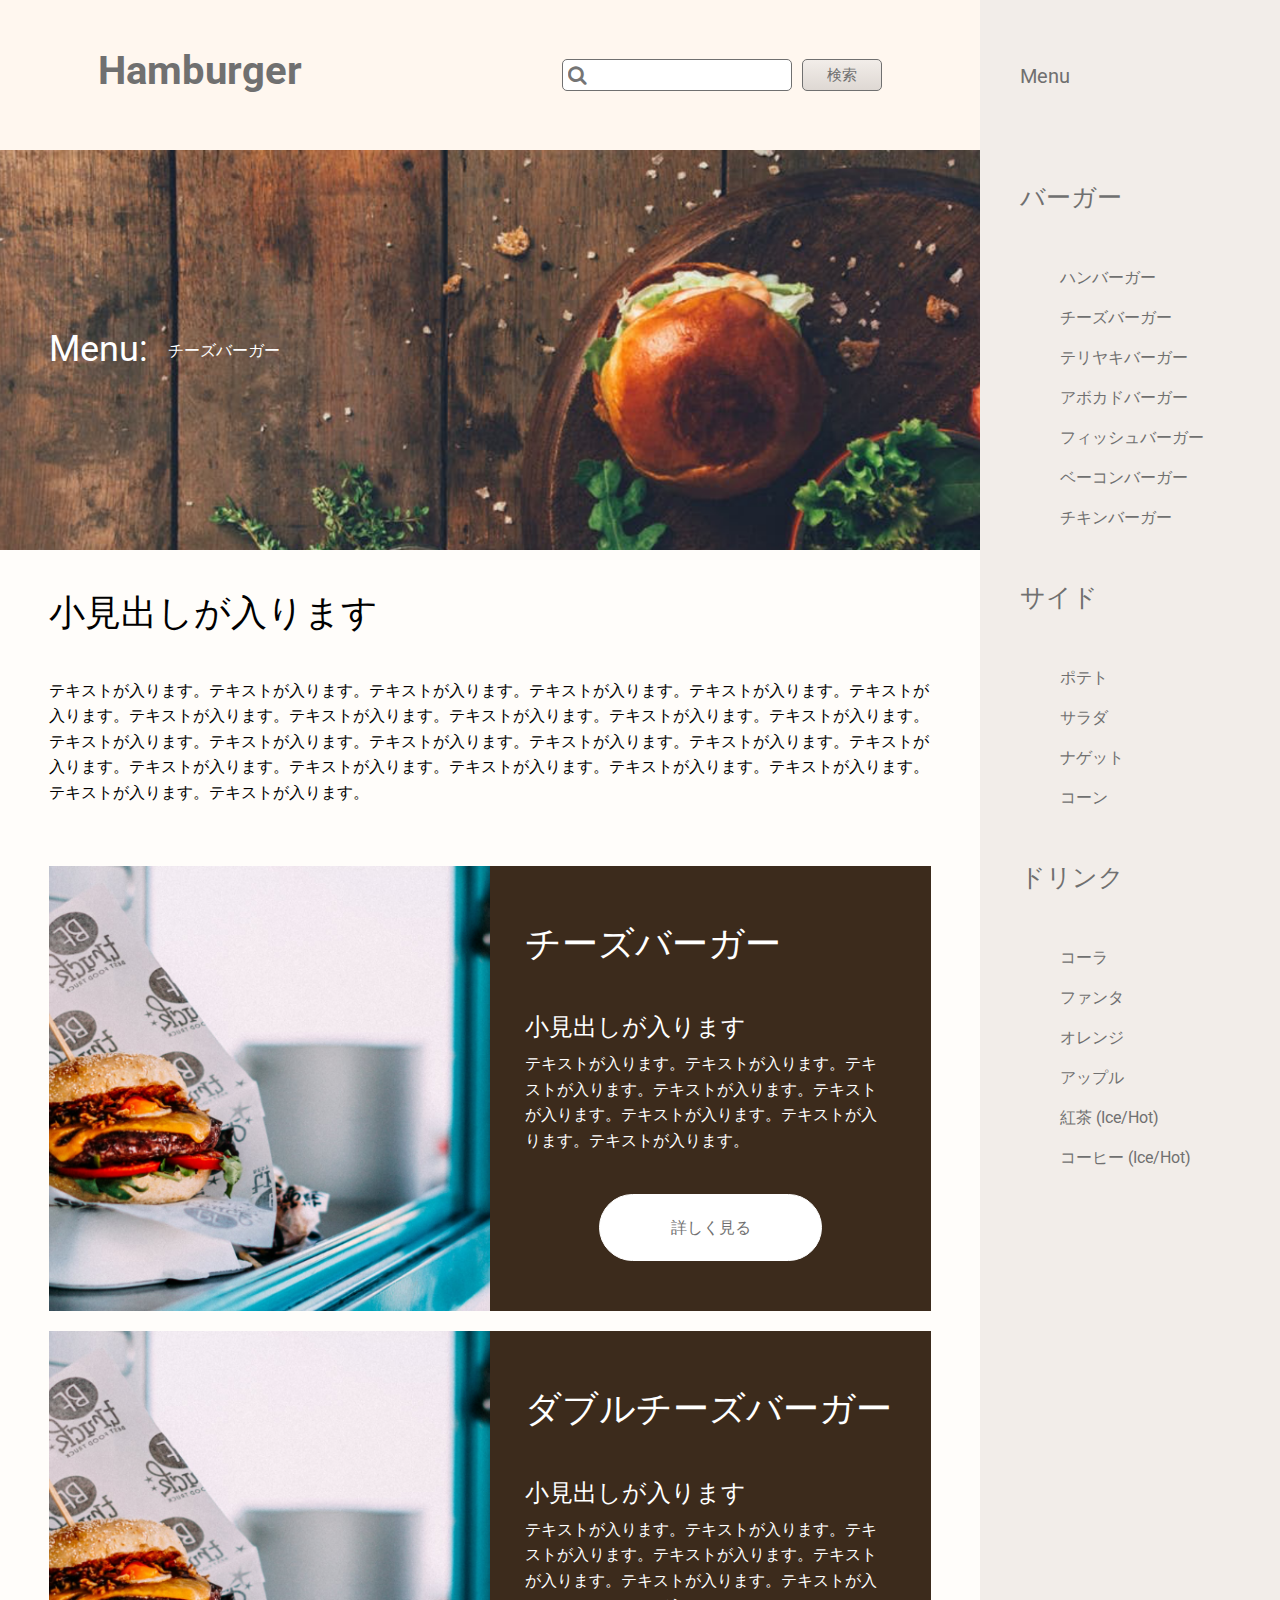
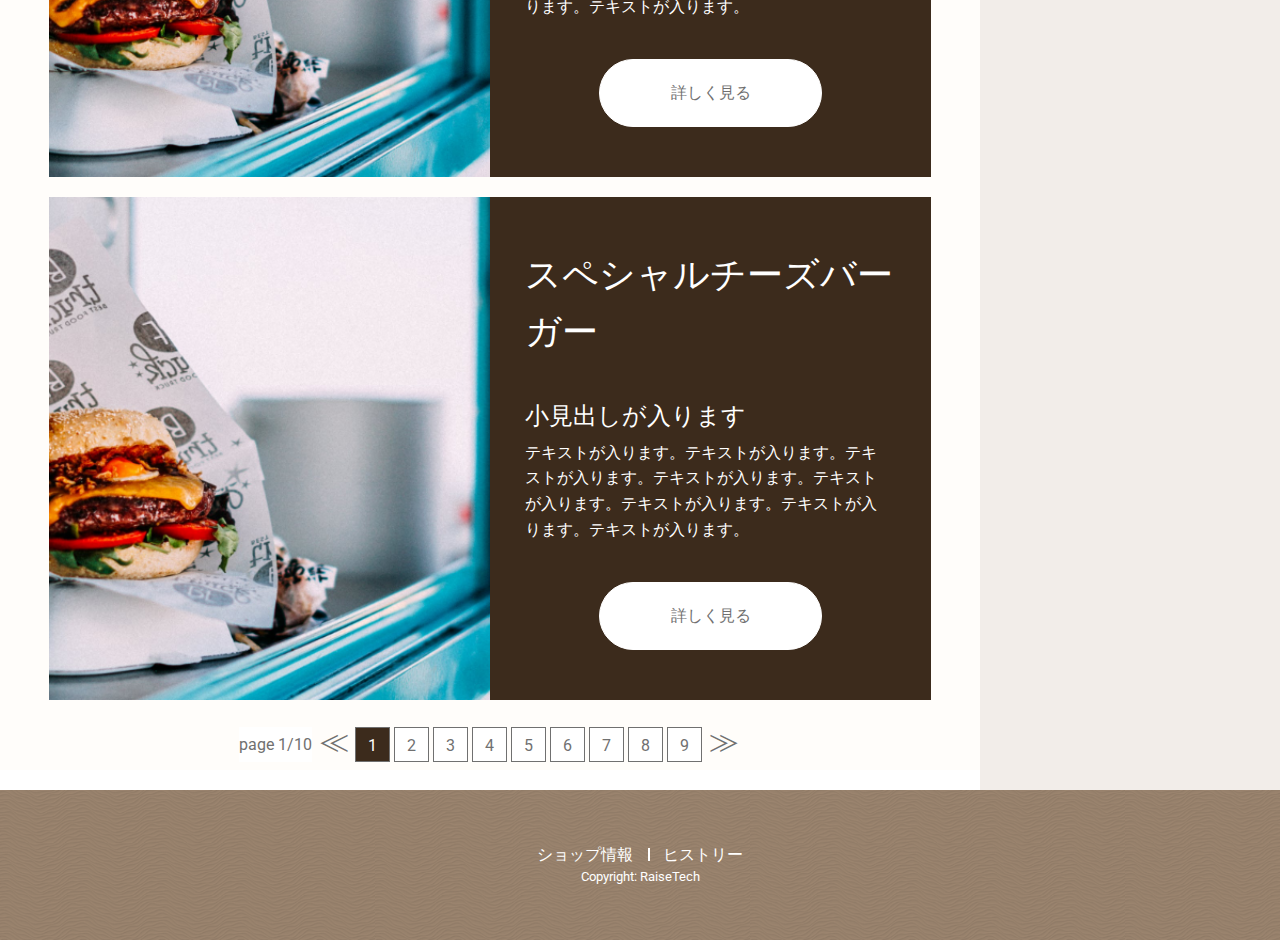
==== commit fa457842: "ヒーロー部分の微調整" ====
--- a/archive.html
+++ b/archive.html
@@ -2,7 +2,7 @@
 <html lang="ja">
   <head>
     <meta charset="utf-8">
-    <title>ハンバーガーサイト</title>
+    <title>ハンバーガーサイト(アーカイブ)</title>
     <meta name="description" content="ハンバーガーショップのアーカイブページです。">
 
     <!-- viewportの指定 -->
@@ -29,7 +29,7 @@
       <div class="l-content__main">
         <header class="l-header">
             <div class="l-header__wrap">
-              <h1 class="l-header__title">Hamburger</h1>
+              <p class="l-header__title">Hamburger</p>
               <form method="get" action="#" class="l-header__search">
                   <input type="text" class="l-header__search__icon" placeholder="&#xf002;">
                   <input type="submit" value="検索">
@@ -39,17 +39,17 @@
         <main class="l-main">
           <section class="p-hero u-mb35">
             <div class="c-wrap">
-              <h2 class="c-title c-title-hero">Menu:<span class="u-break u-ml20-ipadPc">チーズバーガー</span></h2>
+              <h1 class="c-title c-title-hero">Menu:<span class="u-break u-ml20-ipadPc">チーズバーガー</span></h1>
             </div>
           </section>
           <section class="p-menu c-wrap">
-            <h3 class="c-title-menu u-mb35">小見出しが入ります</h3>
+            <h2 class="c-title-menu u-mb35">小見出しが入ります</h2>
             <p class="u-mb-menu">テキストが入ります。テキストが入ります。テキストが入ります。テキストが入ります。テキストが入ります。テキストが入ります。テキストが入ります。テキストが入ります。テキストが入ります。テキストが入ります。テキストが入ります。テキストが入ります。テキストが入ります。テキストが入ります。テキストが入ります。テキストが入ります。テキストが入ります。テキストが入ります。テキストが入ります。テキストが入ります。テキストが入ります。テキストが入ります。テキストが入ります。テキストが入ります。</p>
             <div class="c-wrap-flexbox u-mb20">
               <img src="./images/hamburger.png" alt="ハンバーガーの写真">
               <div class="p-menu__intro u-pd-box-archive">
-                <h4 class="u-mb30">チーズバーガー</h4>
-                <h5>小見出しが入ります</h5>
+                <h3 class="u-mb30">チーズバーガー</h3>
+                <h4>小見出しが入ります</h4>
                 <p class="u-mb40">テキストが入ります。テキストが入ります。テキストが入ります。テキストが入ります。テキストが入ります。テキストが入ります。テキストが入ります。テキストが入ります。</p>
                 <button class="c-button-more"><a href="#">詳しく見る</a></button>
               </div>
@@ -57,8 +57,8 @@
             <div class="c-wrap-flexbox u-mb20">
               <img src="./images/hamburger.png" alt="ハンバーガーの写真">
               <div class="p-menu__intro u-pd-box-archive">
-                <h4 class="u-mb30">ダブルチーズバーガー</h4>
-                <h5>小見出しが入ります</h5>
+                <h3 class="u-mb30">ダブルチーズバーガー</h3>
+                <h4>小見出しが入ります</h4>
                 <p class="u-mb40">テキストが入ります。テキストが入ります。テキストが入ります。テキストが入ります。テキストが入ります。テキストが入ります。テキストが入ります。テキストが入ります。</p>
                 <button class="c-button-more"><a href="#">詳しく見る</a></button>
               </div>
@@ -66,14 +66,14 @@
             <div class="c-wrap-flexbox u-mb20">
               <img src="./images/hamburger.png" alt="ハンバーガーの写真">
               <div class="p-menu__intro u-pd-box-archive">
-                <h4 class="u-mb30">スペシャルチーズバーガー</h4>
-                <h5>小見出しが入ります</h5>
+                <h3 class="u-mb30">スペシャルチーズバーガー</h3>
+                <h4>小見出しが入ります</h4>
                 <p class="u-mb40">テキストが入ります。テキストが入ります。テキストが入ります。テキストが入ります。テキストが入ります。テキストが入ります。テキストが入ります。テキストが入ります。</p>
                 <button class="c-button-more"><a href="#">詳しく見る</a></button>
               </div>
             </div>
           </section>
-          <div class="c-wrap u-mb20">
+          <section class="c-wrap u-mb20">
             <ul class="p-pagination">
                 <li class="p-pagination__number">page 1/10</li>
                 <li class="p-pagination__pre"><a href="#">&#8810;</a></li>
@@ -88,7 +88,7 @@
                 <li><a href="#">9</a></li>
                 <li class="p-pagination__next"><a href="#">&#8811;</a></li>
             </ul>
-          </div>
+          </section>
         </main>
       </div>
       <aside class="l-aside">
--- a/css/style.css
+++ b/css/style.css
@@ -495,7 +495,7 @@
   width: 90%;
 }
 
-@media (min-width: 376px) and (max-width: 768px) {
+@media (min-width: 376px) {
   .l-aside.is-open {
     left: 55%;
     width: 45%;
@@ -642,7 +642,7 @@
   }
 }
 
-@media (min-width: 376px) and (max-width: 768px) {
+@media (min-width: 376px) {
   .l-header__search input[type="text"] {
     width: 23rem;
   }
@@ -683,7 +683,7 @@
   }
 }
 
-@media (min-width: 376px) and (max-width: 768px) {
+@media (min-width: 376px) {
   .l-header__search input[type="submit"] {
     width: 8rem;
   }
@@ -718,13 +718,18 @@
 }
 
 .c-button {
+  font-size: 1.5rem;
+  line-height: 3rem;
+  border: 1px solid #707070;
+  border-radius: 20px;
+  background: transparent -webkit-gradient(linear, left top, left bottom, from(#F2EDE9), to(#DED8D3));
+  background: transparent linear-gradient(180deg, #F2EDE9 0%, #DED8D3 100%);
+}
+
+.c-button a {
+  width: 100%;
   display: inline-block;
-  font-weight: 700;
-  color: #ffffff;
-  background: #FFF7EF;
-  border: 1px solid #FFF7EF;
-  border-radius: 4px;
-  padding: 15px 23px;
+  text-align: center;
 }
 
 .c-button-dark {
@@ -801,17 +806,11 @@
 }
 
 .c-comment {
-  color: #121212;
   line-height: 1.9;
 }
 
-.c-comment-service {
-  color: #fff;
-  width: 68vw;
-  line-height: 1.7;
-  font-weight: 700;
-  margin: auto;
-  text-align: left;
+.c-comment__bold {
+  font-weight: bold;
 }
 
 .c-date {
@@ -1010,14 +1009,22 @@
   left: 0;
 }
 
-.c-title-menu {
+.c-title-menu, .c-title-single {
   font-size: 2.8rem;
 }
 
-@media (min-width: 376px) and (max-width: 768px) {
-  .c-title-menu {
+@media (min-width: 376px) {
+  .c-title-menu, .c-title-single {
     font-size: 3.6rem;
   }
+}
+
+.c-title-single__smaller {
+  font-size: 2.4rem;
+}
+
+.c-title-single__smallest {
+  font-size: 2.0rem;
 }
 
 .c-wrap {
@@ -1026,7 +1033,7 @@
   max-width: 1200px;
 }
 
-@media (min-width: 376px) and (max-width: 768px) {
+@media (min-width: 376px) {
   .c-wrap-flexbox {
     display: -webkit-box;
     display: -ms-flexbox;
@@ -1063,7 +1070,7 @@
           justify-content: space-between;
 }
 
-@media (min-width: 376px) and (max-width: 768px) {
+@media (min-width: 376px) {
   .c-wrap-takeout {
     margin-right: 3%;
   }
@@ -1094,7 +1101,7 @@
           justify-content: space-between;
 }
 
-@media (min-width: 376px) and (max-width: 768px) {
+@media (min-width: 376px) {
   .c-wrap-eatin {
     margin-left: 3%;
   }
@@ -1114,7 +1121,7 @@
   overflow: hidden;
 }
 
-@media (min-width: 376px) and (max-width: 768px) {
+@media (min-width: 376px) {
   .c-wrap-map {
     height: 600px;
   }
@@ -1181,7 +1188,7 @@
   height: 270px;
 }
 
-@media (min-width: 376px) and (max-width: 768px) {
+@media (min-width: 376px) {
   .p-hero {
     background-image: url(..//images/mainvisu_ipad.png);
   }
@@ -1191,6 +1198,24 @@
   .p-hero {
     background-image: url(..//images/mainvisu_pc.png);
     height: 400px;
+  }
+}
+
+.p-hero-single {
+  background-image: url(..//images/single.png);
+  height: 200px;
+}
+
+@media (min-width: 376px) {
+  .p-hero-single {
+    background-image: url(..//images/single_ipad.png);
+    height: 400px;
+  }
+}
+
+@media (min-width: 769px) {
+  .p-hero-single {
+    background-image: url(..//images/single_pc.png);
   }
 }
 
@@ -1218,7 +1243,7 @@
   background: rgba(0, 0, 0, 0.3);
 }
 
-@media (min-width: 376px) and (max-width: 768px) {
+@media (min-width: 376px) {
   .p-map__layer2 {
     height: 100%;
   }
@@ -1258,22 +1283,22 @@
   background: #3C2B1C;
 }
 
+.p-menu__intro h3 {
+  font-size: 2rem;
+}
+
+@media (min-width: 769px) {
+  .p-menu__intro h3 {
+    font-size: 3.6rem;
+  }
+}
+
 .p-menu__intro h4 {
-  font-size: 2rem;
+  line-height: 2.5;
 }
 
 @media (min-width: 769px) {
   .p-menu__intro h4 {
-    font-size: 3.6rem;
-  }
-}
-
-.p-menu__intro h5 {
-  line-height: 2.5;
-}
-
-@media (min-width: 769px) {
-  .p-menu__intro h5 {
     font-size: 2.4rem;
     line-height: 2;
   }
@@ -1433,6 +1458,123 @@
   margin-bottom: 0;
 }
 
+.p-single {
+  color: #3C2A10;
+}
+
+.p-single blockquote, .p-single pre {
+  background: #F5F5F5;
+  padding: 30px 15px;
+}
+
+.p-single blockquote cite, .p-single pre cite {
+  font-style: normal;
+}
+
+.p-single blockquote cite a, .p-single pre cite a {
+  color: #4A6C9B;
+  text-decoration: underline;
+}
+
+.p-single img {
+  width: 100%;
+}
+
+.p-single table {
+  width: 100%;
+}
+
+.p-single table td {
+  border: 1px solid #000;
+  height: 80px;
+  vertical-align: middle;
+  padding-left: 30px;
+}
+
+.p-single table td:first-child {
+  width: 40%;
+}
+
+.p-single .c-button {
+  width: 100%;
+  height: 80px;
+}
+
+@media (min-width: 376px) {
+  .p-single .c-button {
+    width: 60%;
+    height: 100px;
+  }
+}
+
+@media (min-width: 769px) {
+  .p-single .c-button {
+    width: 40%;
+  }
+}
+
+.p-single-intro {
+  display: -webkit-box;
+  display: -ms-flexbox;
+  display: flex;
+  -webkit-box-pack: justify;
+      -ms-flex-pack: justify;
+          justify-content: space-between;
+}
+
+.p-single-intro:nth-child(even) {
+  -webkit-box-orient: horizontal;
+  -webkit-box-direction: reverse;
+      -ms-flex-direction: row-reverse;
+          flex-direction: row-reverse;
+}
+
+.p-single-intro div {
+  width: 40%;
+}
+
+.p-single-intro div img {
+  -o-object-fit: cover;
+     object-fit: cover;
+}
+
+.p-single-intro p {
+  width: 50%;
+}
+
+.p-single-imageList {
+  display: -webkit-box;
+  display: -ms-flexbox;
+  display: flex;
+  -ms-flex-wrap: wrap;
+      flex-wrap: wrap;
+  -webkit-box-pack: justify;
+      -ms-flex-pack: justify;
+          justify-content: space-between;
+}
+
+.p-single-imageList img {
+  width: 100%;
+  margin-bottom: 20px;
+}
+
+@media (min-width: 376px) {
+  .p-single-imageList img {
+    width: 49%;
+  }
+}
+
+@media (min-width: 769px) {
+  .p-single-imageList img {
+    width: 33%;
+  }
+}
+
+.p-single-list ol {
+  list-style-type: decimal;
+  list-style-position: inside;
+}
+
 .p-top {
   width: 100%;
   padding: 23px 0px 13px;
@@ -1560,7 +1702,7 @@
   margin-bottom: 20px;
 }
 
-@media (min-width: 376px) and (max-width: 768px) {
+@media (min-width: 376px) {
   .u-mb-menu {
     margin-bottom: 40px;
   }
@@ -1639,7 +1781,7 @@
   padding: 5rem 2rem;
 }
 
-@media (min-width: 376px) and (max-width: 768px) {
+@media (min-width: 376px) {
   .u-pd-box-archive {
     padding: 2.4rem 3.5rem;
   }
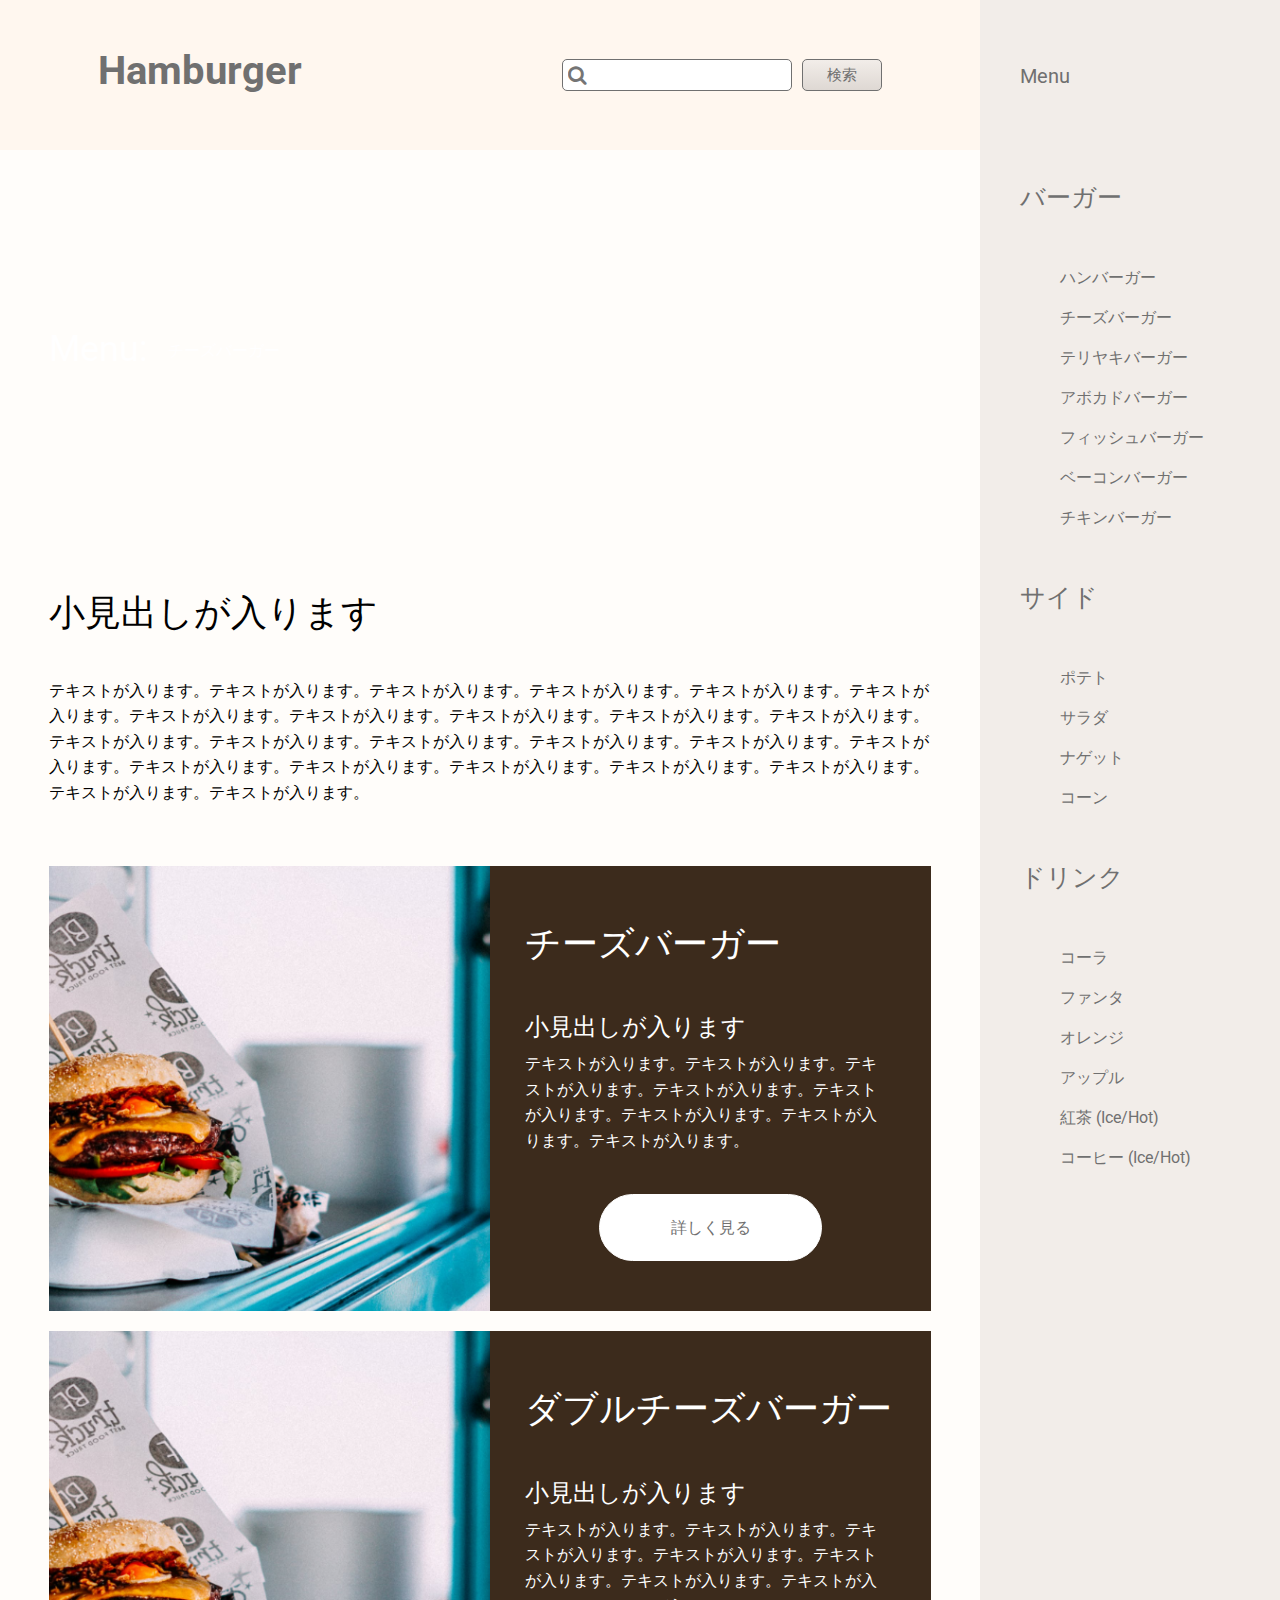
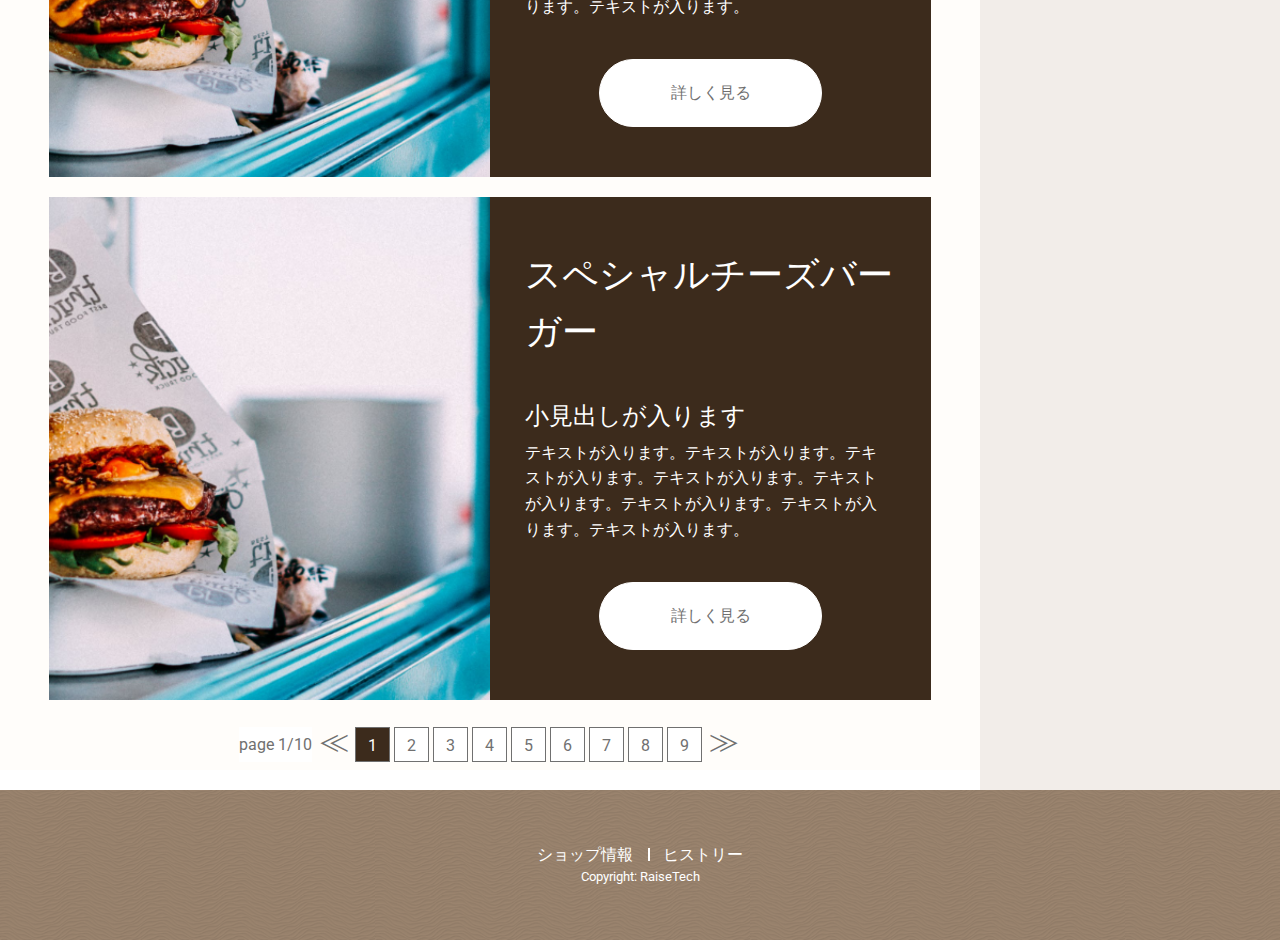
==== commit 7001a594: "アーカイブページのヒーロー部分の画像差し替え" ====
--- a/archive.html
+++ b/archive.html
@@ -37,9 +37,9 @@
             </div>
         </header>
         <main class="l-main">
-          <section class="p-hero u-mb35">
+          <section class="p-hero p-hero-archive u-mb35">
             <div class="c-wrap">
-              <h1 class="c-title c-title-hero">Menu:<span class="u-break u-ml20-ipadPc">チーズバーガー</span></h1>
+              <h1 class="c-title-hero">Menu:<span class="u-break u-ml20-ipadPc">チーズバーガー</span></h1>
             </div>
           </section>
           <section class="p-menu c-wrap">
--- a/css/style.css
+++ b/css/style.css
@@ -930,11 +930,8 @@
           transform: rotate(-45deg);
 }
 
-.c-title {
+.c-title-hero {
   color: #fff;
-}
-
-.c-title-hero {
   font-size: 3.6rem;
   line-height: 2rem;
 }
@@ -1147,6 +1144,15 @@
 
 .p-box__content {
   background: rgba(255, 255, 255, 0.6);
+  margin-bottom: 15px;
+  padding: 2.4rem 1.0rem;
+}
+
+.p-box__content p {
+  display: -webkit-box;
+  overflow: hidden;
+  -webkit-line-clamp: 3;
+  -webkit-box-orient: vertical;
 }
 
 .p-course {
@@ -1201,6 +1207,10 @@
   }
 }
 
+.p-hero-archive {
+  background-image: url(..//images/three-burgers-on-brown-wooden-tray-between-white-ceramic-1841108.png);
+}
+
 .p-hero-single {
   background-image: url(..//images/single.png);
   height: 200px;
@@ -1773,10 +1783,6 @@
   padding: 10px;
 }
 
-.u-pd-box {
-  padding: 2.4rem 1.0rem;
-}
-
 .u-pd-box-archive {
   padding: 5rem 2rem;
 }
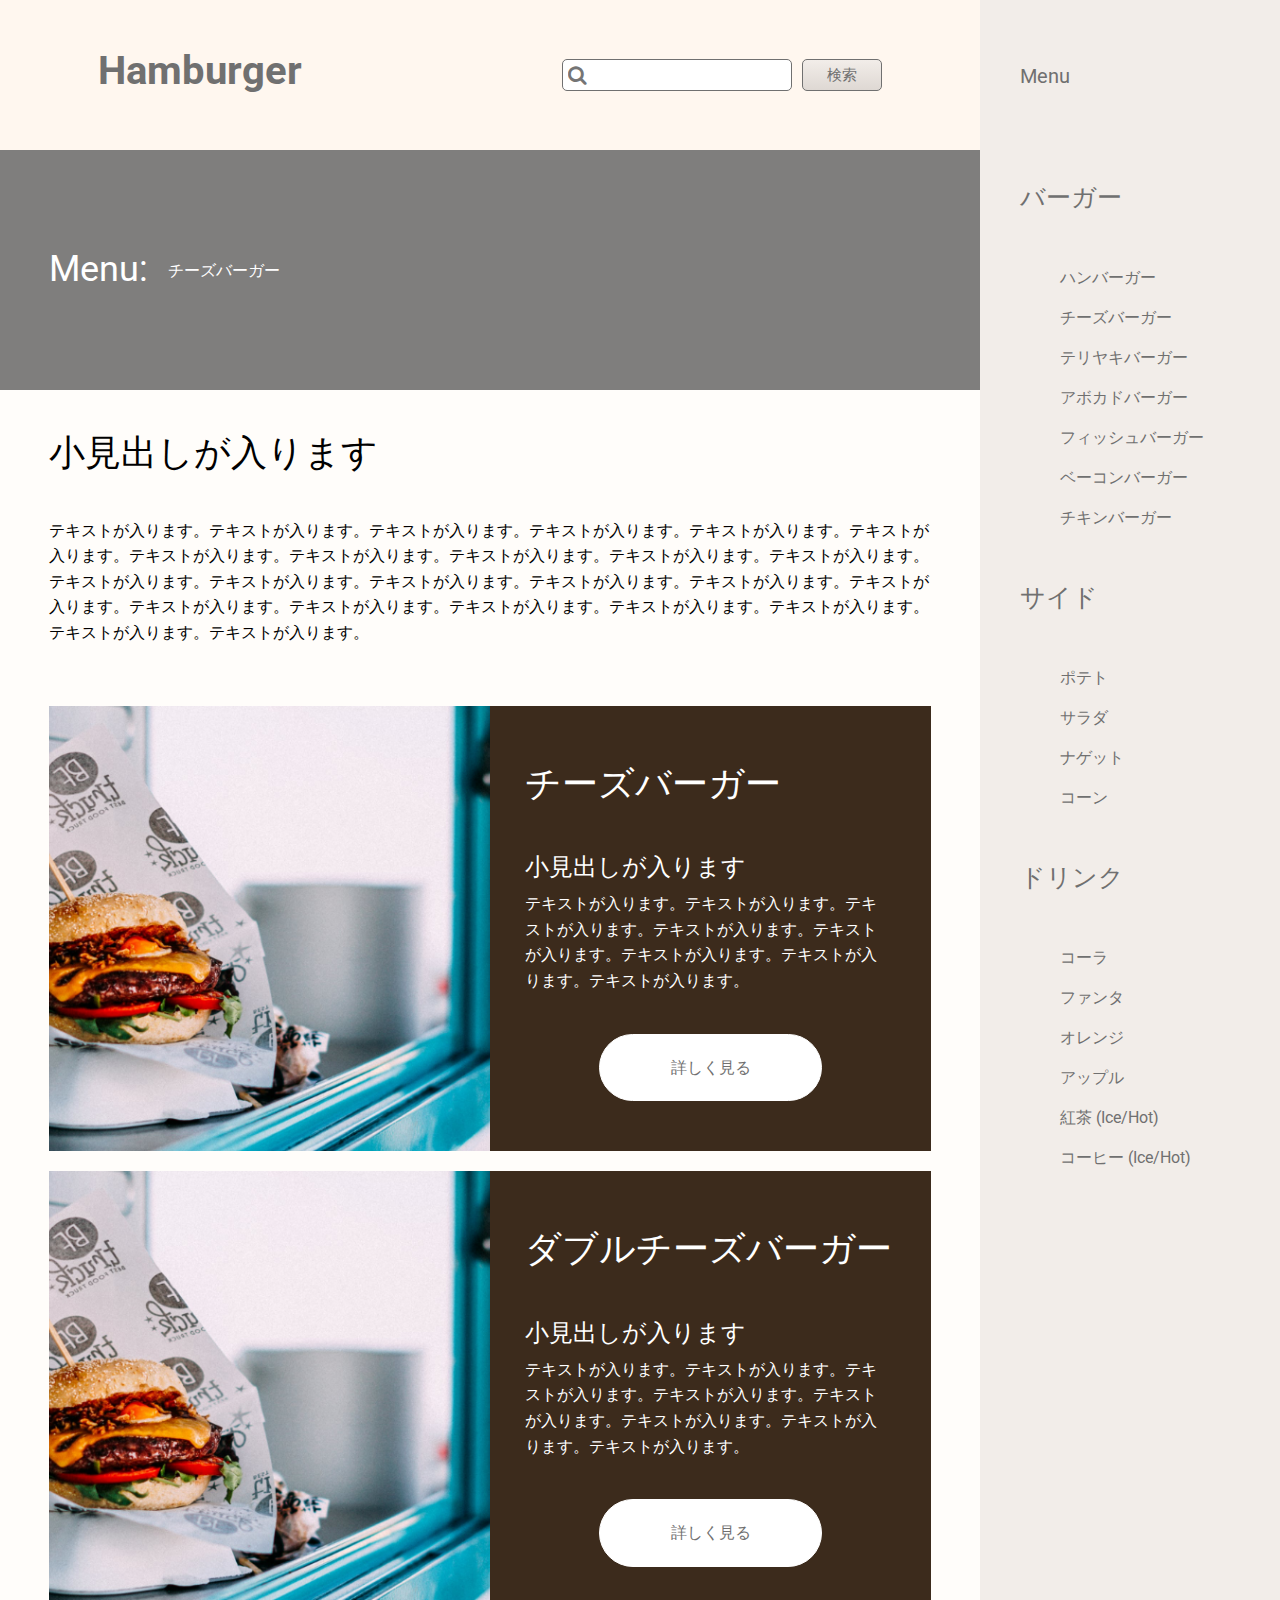
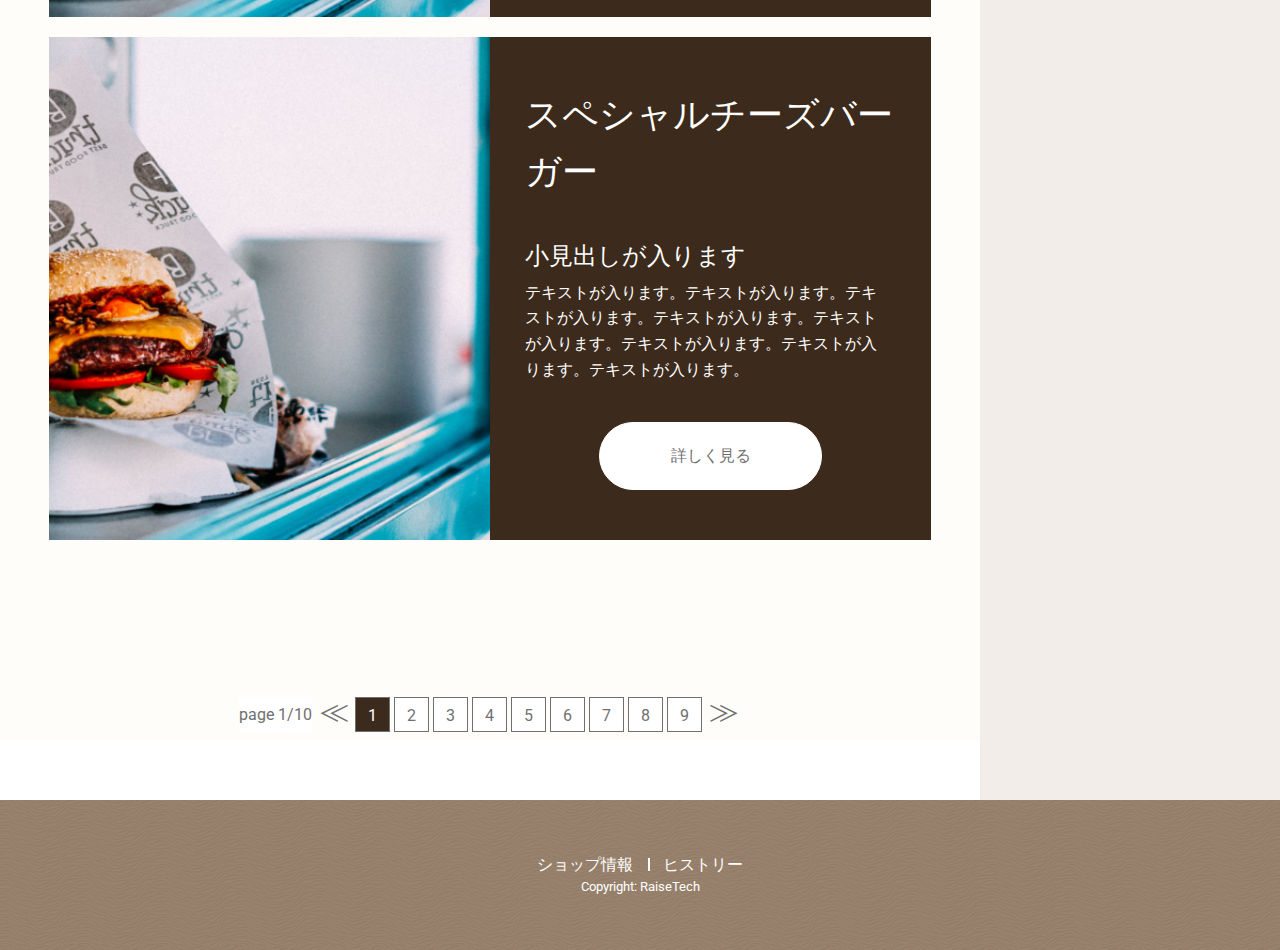
==== commit 414ff0c3: "ページネーション部分の余白の調整" ====
--- a/archive.html
+++ b/archive.html
@@ -47,7 +47,7 @@
             <p class="u-mb-menu">テキストが入ります。テキストが入ります。テキストが入ります。テキストが入ります。テキストが入ります。テキストが入ります。テキストが入ります。テキストが入ります。テキストが入ります。テキストが入ります。テキストが入ります。テキストが入ります。テキストが入ります。テキストが入ります。テキストが入ります。テキストが入ります。テキストが入ります。テキストが入ります。テキストが入ります。テキストが入ります。テキストが入ります。テキストが入ります。テキストが入ります。テキストが入ります。</p>
             <div class="c-wrap-flexbox u-mb20">
               <img src="./images/hamburger.png" alt="ハンバーガーの写真">
-              <div class="p-menu__intro u-pd-box-archive">
+              <div class="p-menu__intro">
                 <h3 class="u-mb30">チーズバーガー</h3>
                 <h4>小見出しが入ります</h4>
                 <p class="u-mb40">テキストが入ります。テキストが入ります。テキストが入ります。テキストが入ります。テキストが入ります。テキストが入ります。テキストが入ります。テキストが入ります。</p>
@@ -56,7 +56,7 @@
             </div>
             <div class="c-wrap-flexbox u-mb20">
               <img src="./images/hamburger.png" alt="ハンバーガーの写真">
-              <div class="p-menu__intro u-pd-box-archive">
+              <div class="p-menu__intro">
                 <h3 class="u-mb30">ダブルチーズバーガー</h3>
                 <h4>小見出しが入ります</h4>
                 <p class="u-mb40">テキストが入ります。テキストが入ります。テキストが入ります。テキストが入ります。テキストが入ります。テキストが入ります。テキストが入ります。テキストが入ります。</p>
@@ -65,7 +65,7 @@
             </div>
             <div class="c-wrap-flexbox u-mb20">
               <img src="./images/hamburger.png" alt="ハンバーガーの写真">
-              <div class="p-menu__intro u-pd-box-archive">
+              <div class="p-menu__intro">
                 <h3 class="u-mb30">スペシャルチーズバーガー</h3>
                 <h4>小見出しが入ります</h4>
                 <p class="u-mb40">テキストが入ります。テキストが入ります。テキストが入ります。テキストが入ります。テキストが入ります。テキストが入ります。テキストが入ります。テキストが入ります。</p>
@@ -73,7 +73,7 @@
               </div>
             </div>
           </section>
-          <section class="c-wrap u-mb20">
+          <section class="c-wrap">
             <ul class="p-pagination">
                 <li class="p-pagination__number">page 1/10</li>
                 <li class="p-pagination__pre"><a href="#">&#8810;</a></li>
--- a/css/style.css
+++ b/css/style.css
@@ -478,6 +478,12 @@
   overflow-x: hidden;
 }
 
+.row, .p-box__content p, .p-map__comment {
+  display: -webkit-box;
+  overflow: hidden;
+  -webkit-box-orient: vertical;
+}
+
 .l-aside {
   position: fixed;
   left: 100%;
@@ -1114,13 +1120,13 @@
 .c-wrap-map {
   position: relative;
   width: 100%;
-  height: 1100px;
+  height: 850px;
   overflow: hidden;
 }
 
 @media (min-width: 376px) {
   .c-wrap-map {
-    height: 600px;
+    height: 500px;
   }
 }
 
@@ -1149,10 +1155,7 @@
 }
 
 .p-box__content p {
-  display: -webkit-box;
-  overflow: hidden;
   -webkit-line-clamp: 3;
-  -webkit-box-orient: vertical;
 }
 
 .p-course {
@@ -1191,7 +1194,7 @@
   background-size: cover;
   background-position: center center;
   width: 100%;
-  height: 270px;
+  height: 285px;
 }
 
 @media (min-width: 376px) {
@@ -1203,12 +1206,34 @@
 @media (min-width: 769px) {
   .p-hero {
     background-image: url(..//images/mainvisu_pc.png);
-    height: 400px;
+    height: 530px;
   }
 }
 
 .p-hero-archive {
   background-image: url(..//images/three-burgers-on-brown-wooden-tray-between-white-ceramic-1841108.png);
+  position: relative;
+  background-size: auto;
+  background-position: top -580px left -350px;
+  z-index: 10;
+}
+
+.p-hero-archive::before {
+  background-color: rgba(0, 0, 0, 0.5);
+  position: absolute;
+  content: ' ';
+  top: 0;
+  left: 0;
+  width: 100%;
+  height: 100%;
+  z-index: -10;
+}
+
+@media (min-width: 769px) {
+  .p-hero-archive {
+    background-position: center center;
+    height: 240px;
+  }
 }
 
 .p-hero-single {
@@ -1266,14 +1291,27 @@
   }
 }
 
+.p-map__content {
+  padding: 40px;
+}
+
 @media (min-width: 769px) {
   .p-map__content {
     width: 50%;
+    padding: 90px 125px 130px 100px;
   }
 }
 
 .p-map__comment {
+  font-size: 1.4rem;
   line-height: 4rem;
+  -webkit-line-clamp: 16;
+}
+
+@media (min-width: 769px) {
+  .p-map__comment {
+    font-size: 1.6rem;
+  }
 }
 
 .p-menu img {
@@ -1289,8 +1327,21 @@
 }
 
 .p-menu__intro {
+  padding: 5rem 2rem;
   color: #fff;
   background: #3C2B1C;
+}
+
+@media (min-width: 376px) {
+  .p-menu__intro {
+    padding: 2.4rem 3.5rem;
+  }
+}
+
+@media (min-width: 769px) {
+  .p-menu__intro {
+    padding: 5rem 3.5rem;
+  }
 }
 
 .p-menu__intro h3 {
@@ -1349,6 +1400,8 @@
   -webkit-box-align: center;
       -ms-flex-align: center;
           align-items: center;
+  margin-top: 60px;
+  margin-bottom: 30px;
 }
 
 @media (min-width: 376px) {
@@ -1357,6 +1410,14 @@
         -ms-flex-pack: center;
             justify-content: center;
     text-align: center;
+    margin-top: 100px;
+  }
+}
+
+@media (min-width: 769px) {
+  .p-pagination {
+    margin-top: 150px;
+    margin-bottom: 60px;
   }
 }
 
@@ -1783,22 +1844,6 @@
   padding: 10px;
 }
 
-.u-pd-box-archive {
-  padding: 5rem 2rem;
-}
-
-@media (min-width: 376px) {
-  .u-pd-box-archive {
-    padding: 2.4rem 3.5rem;
-  }
-}
-
-@media (min-width: 769px) {
-  .u-pd-box-archive {
-    padding: 5rem 3.5rem;
-  }
-}
-
 .u-aspectRatio {
   padding-top: 100%;
 }
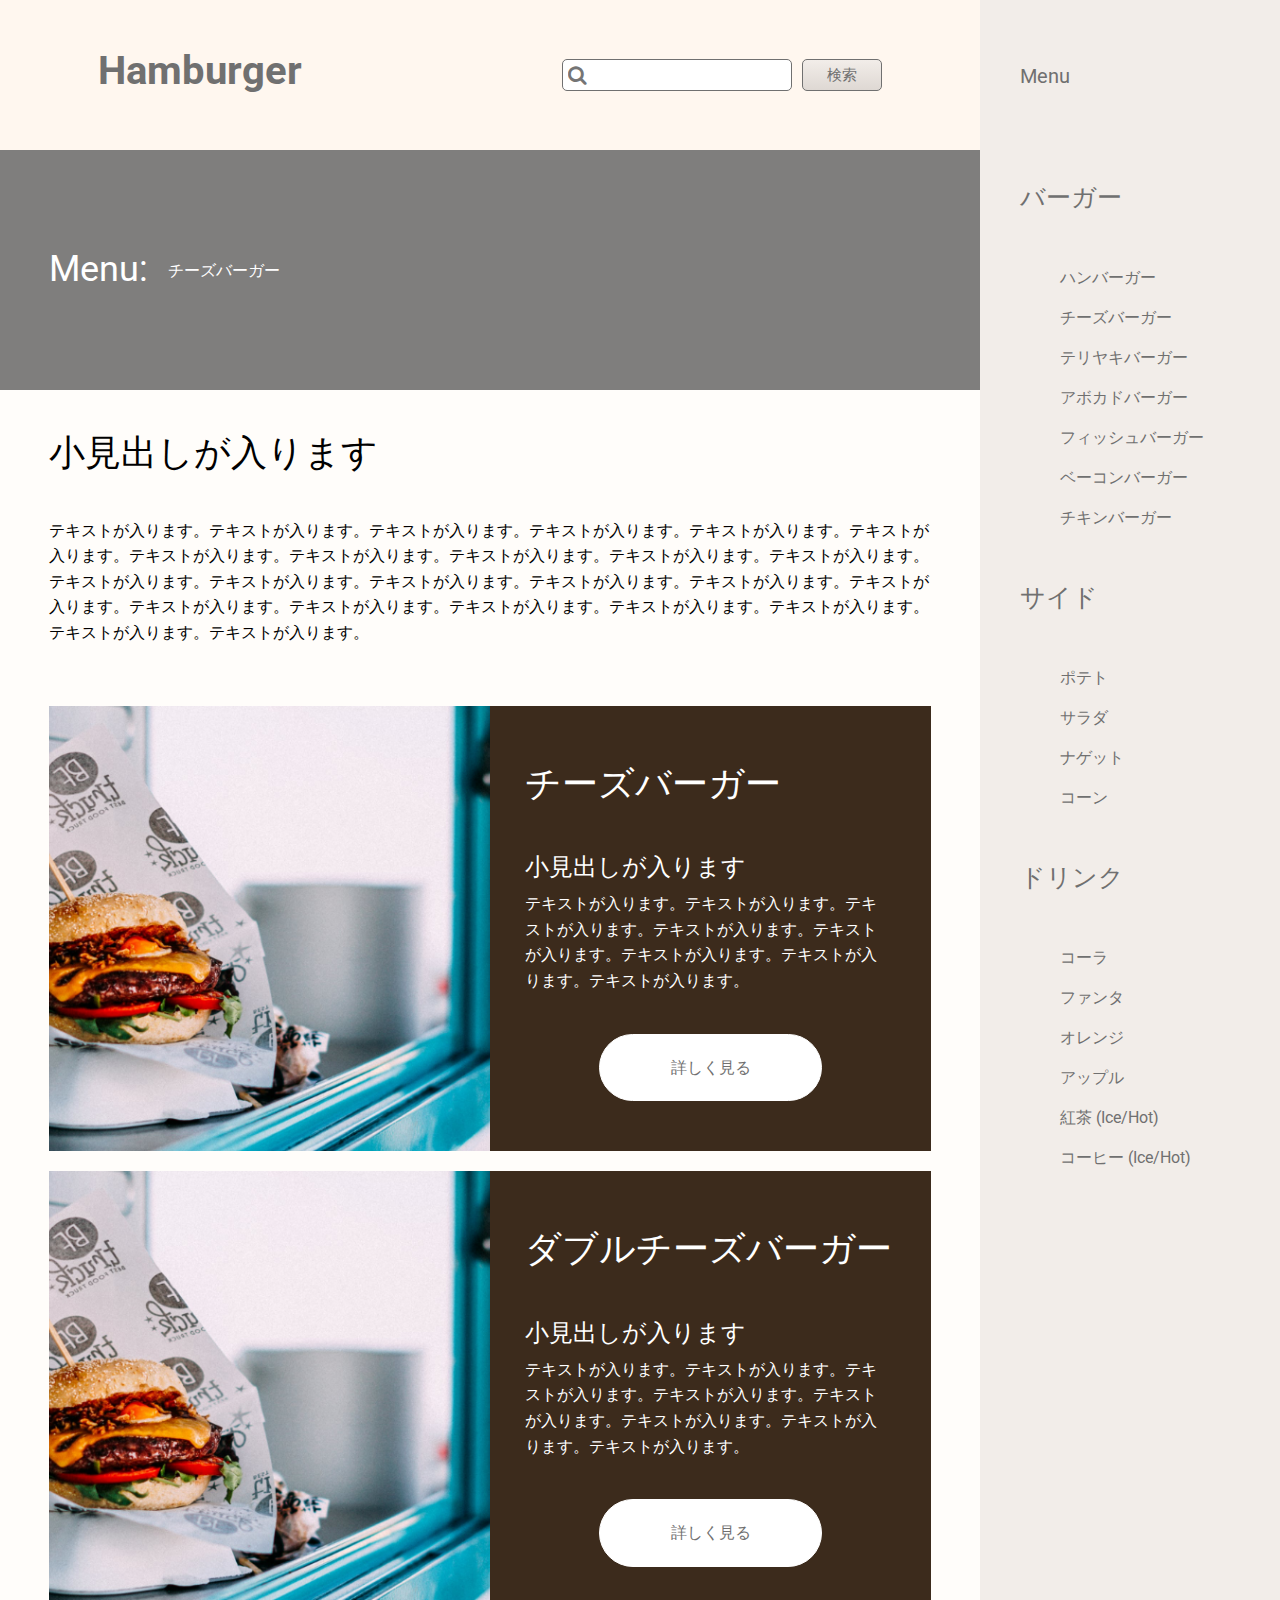
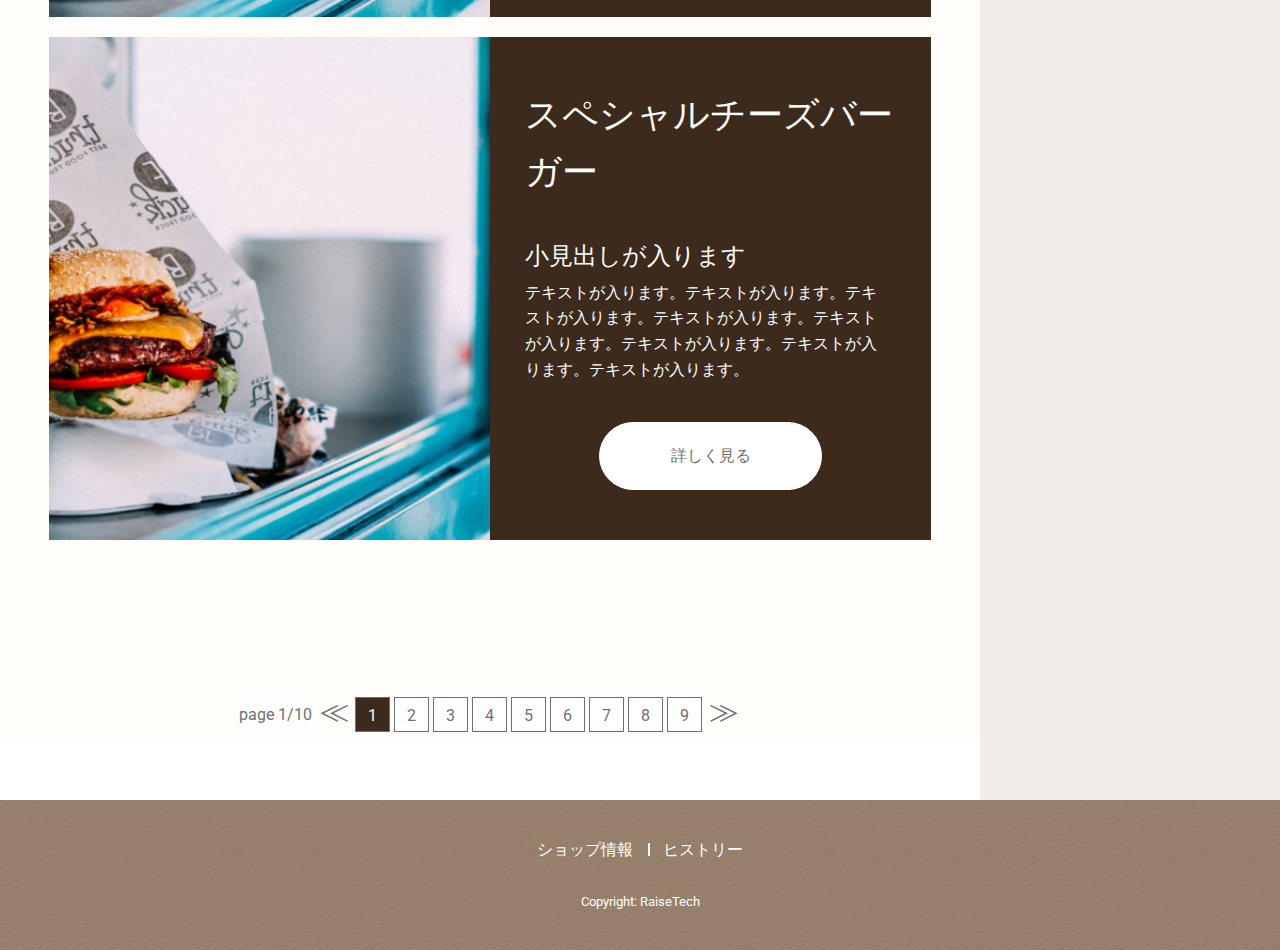
==== commit 7261ab0f: "フッターの余白の調整" ====
--- a/archive.html
+++ b/archive.html
@@ -128,7 +128,7 @@
     </div>
     <footer class="l-footer">
       <div class="l-footer-wrap">
-        <div>
+        <div class="u-mb30">
           <a href="#" class="">ショップ情報</a>
           <a href="#" class="">ヒストリー</a>
         </div>
--- a/css/style.css
+++ b/css/style.css
@@ -1238,13 +1238,26 @@
 
 .p-hero-single {
   background-image: url(..//images/single.png);
-  height: 200px;
+  height: 225px;
+  position: relative;
+  z-index: 10;
+}
+
+.p-hero-single::before {
+  background-color: rgba(0, 0, 0, 0.2);
+  position: absolute;
+  content: ' ';
+  top: 0;
+  left: 0;
+  width: 100%;
+  height: 100%;
+  z-index: -10;
 }
 
 @media (min-width: 376px) {
   .p-hero-single {
     background-image: url(..//images/single_ipad.png);
-    height: 400px;
+    height: 500px;
   }
 }
 
